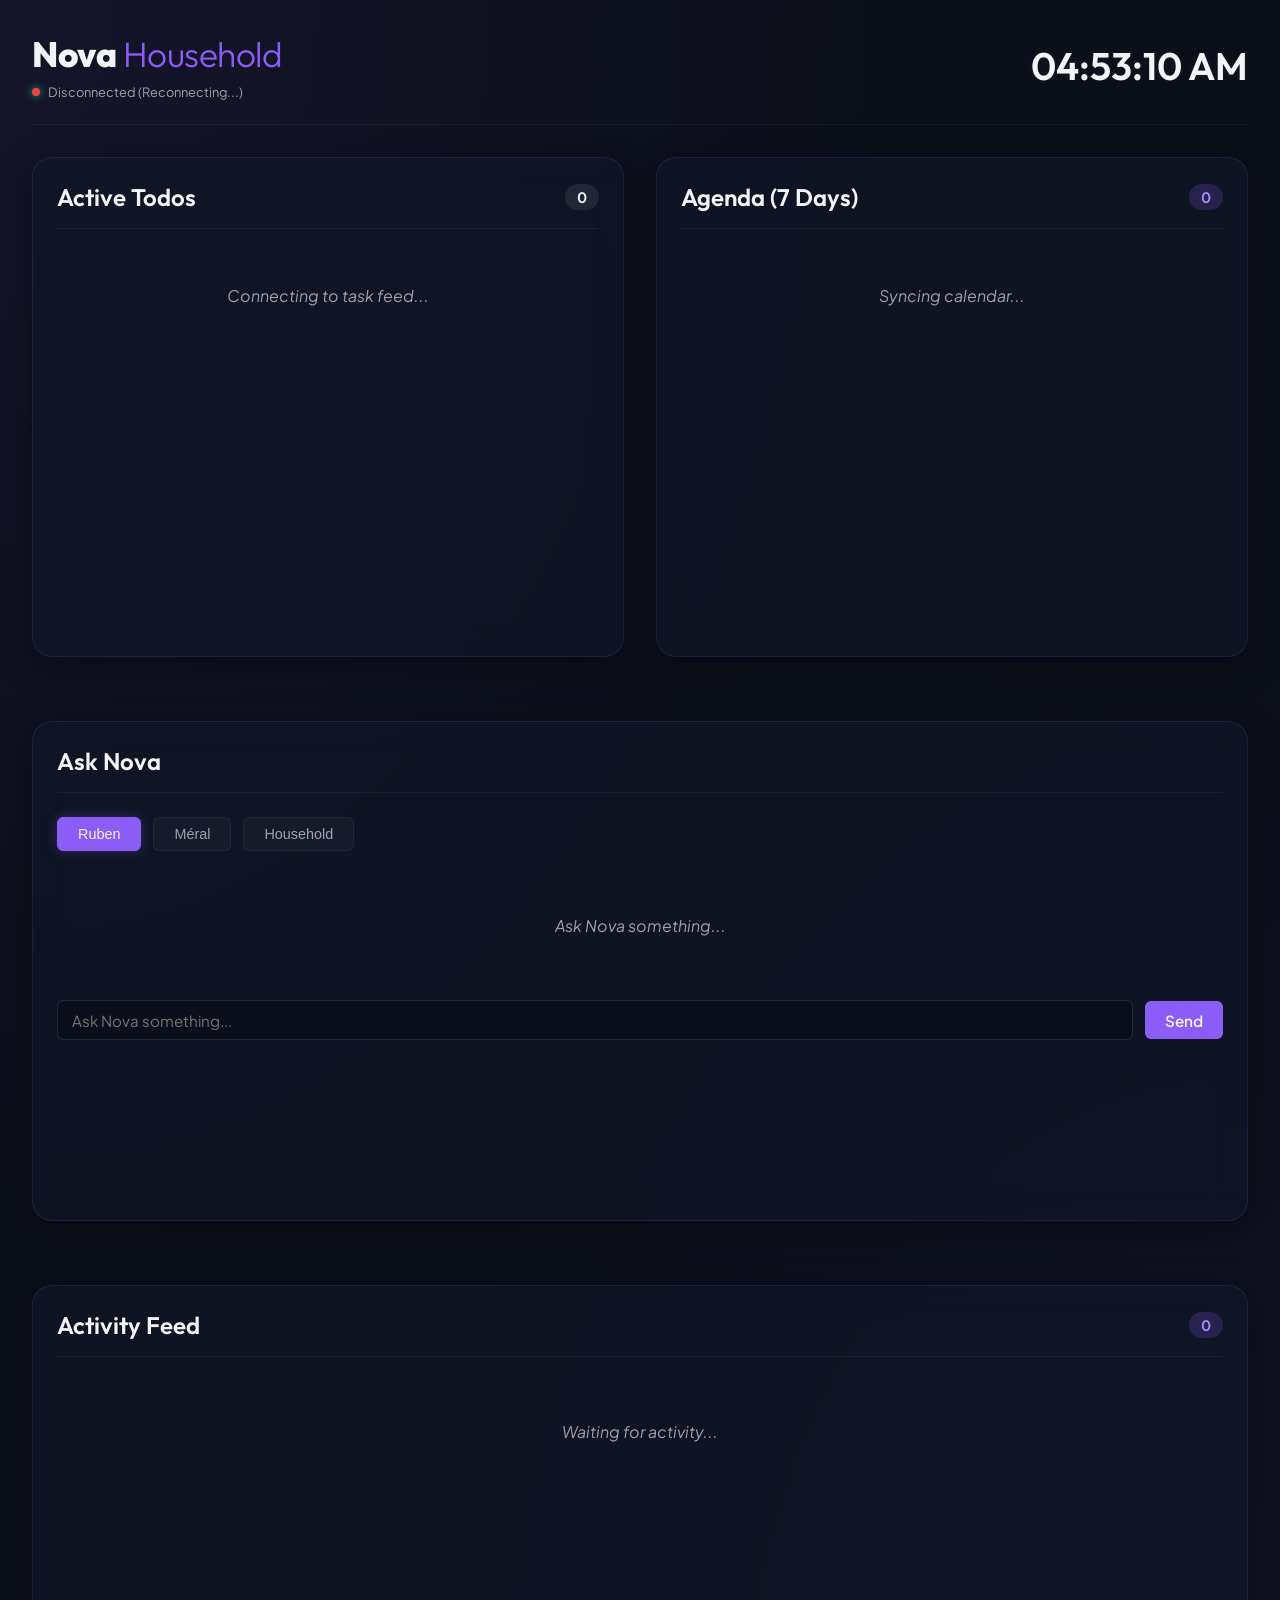
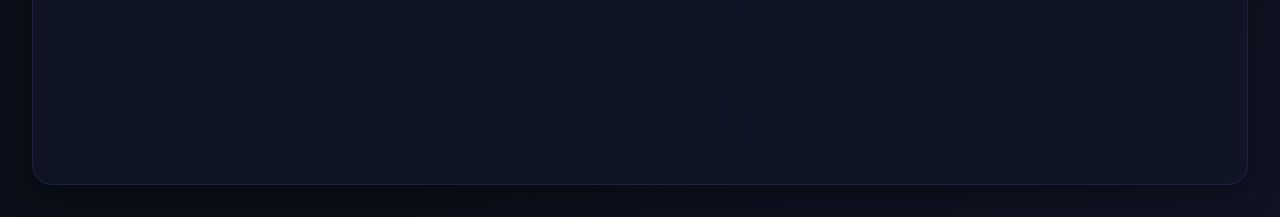
==== services/nova-core/static/index.html @ 479cb8d7 "feat: add settings modal triggered by new header cog icon" ====
<!DOCTYPE html>
<html lang="en">
<head>
    <meta charset="UTF-8">
    <meta name="viewport" content="width=device-width, initial-scale=1.0">
    <title>Nova Household Dashboard</title>
    <link rel="stylesheet" href="style.css">
    <link href="https://fonts.googleapis.com/css2?family=Outfit:wght@300;400;600;800&family=Plus+Jakarta+Sans:wght@300;400;500;700&display=swap" rel="stylesheet">
</head>
<body>
    <div class="dashboard-container">
        <header class="dashboard-header">
            <div class="logo-area">
                <h1>Nova <span>Household</span></h1>
                <div class="status-indicator">
                    <span class="pulse-dot"></span>
                    <span class="status-text">Live Connection</span>
                </div>
            </div>
            <div class="time-area" id="live-clock">--:--:--
                <button class="settings-cog-btn" id="btn-settings-cog" title="Identity & Settings">⚙</button>
            </div>
        </header>

        <main class="dashboard-grid">
            <!-- Left Side: Tasks -->
            <section class="dashboard-card glass-panel" id="tasks-panel">
                <div class="card-header">
                    <h2>Active Todos</h2>
                    <span class="badge" id="tasks-count">0</span>
                </div>
                <div class="assignee-groups" id="tasks-content">
                    <div class="placeholder-loader">Connecting to task feed...</div>
                </div>
            </section>

            <!-- Right Side: Calendar Events -->
            <section class="dashboard-card glass-panel" id="events-panel">
                <div class="card-header">
                    <h2>Agenda (7 Days)</h2>
                    <span class="badge badge-accent" id="events-count">0</span>
                </div>
                <div class="events-list" id="events-content">
                    <div class="placeholder-loader">Syncing calendar...</div>
                </div>
            </section>

            <!-- Preferences & Identity linking was here — moved to settings modal below -->
        </main>

        <!-- Settings Modal (opened via cog icon) -->
        <div id="settings-modal" class="modal-overlay hidden">
            <div class="modal-content settings-modal-content">
                <div class="modal-header">
                    <h3>Identity & Settings</h3>
                </div>
                <div class="settings-content">
                    <div class="settings-user-selector">
                        <button class="settings-tab active" data-user="Ruben">Ruben</button>
                        <button class="settings-tab" data-user="Meral">Méral</button>
                    </div>
                    <div class="settings-form-sections">
                        <div class="settings-form-group">
                            <h3>WhatsApp Number</h3>
                            <div class="status-container">
                                <span class="status-label">Linked Number:</span>
                                <span class="status-value" id="linked-number-val">Loading...</span>
                            </div>
                            <div class="input-row">
                                <button class="btn btn-primary" id="btn-open-link-modal">Link WhatsApp</button>
                            </div>
                        </div>

                        <div class="settings-form-group">
                            <h3>Telegram</h3>
                            <div class="status-container">
                                <span class="status-label">Status:</span>
                                <span class="status-value" id="telegram-status-val">Checking...</span>
                            </div>
                            <div class="input-row">
                                <button class="btn btn-primary" id="btn-open-telegram-modal">Link Telegram</button>
                            </div>
                        </div>

                        <div class="settings-form-group">
                            <h3>Briefing Schedules</h3>
                            <div class="schedule-row">
                                <label class="checkbox-container">
                                    <input type="checkbox" id="morning-enabled" />
                                    <span class="checkmark"></span>
                                    Morning Briefing
                                </label>
                                <input type="time" id="morning-time" value="07:00" />
                            </div>
                            <div class="schedule-row">
                                <label class="checkbox-container">
                                    <input type="checkbox" id="weekly-enabled" />
                                    <span class="checkmark"></span>
                                    Weekly Briefing
                                </label>
                                <select id="weekly-day">
                                    <option value="1">Monday</option>
                                    <option value="2">Tuesday</option>
                                    <option value="3">Wednesday</option>
                                    <option value="4">Thursday</option>
                                    <option value="5">Friday</option>
                                    <option value="6">Saturday</option>
                                    <option value="7">Sunday</option>
                                </select>
                                <input type="time" id="weekly-time" value="09:00" />
                            </div>
                            <div class="input-row">
                                <button class="btn btn-success" id="btn-save-settings">Save Briefing Settings</button>
                            </div>
                        </div>

                        <div class="settings-form-group">
                            <h3>Do Not Disturb</h3>
                            <div class="schedule-row">
                                <label class="checkbox-container">
                                    <input type="checkbox" id="dnd-enabled" />
                                    <span class="checkmark"></span>
                                    Enable DND
                                </label>
                            </div>
                            <div class="schedule-row">
                                <span class="status-label">Silence Start:</span>
                                <input type="time" id="dnd-start" value="22:00" />
                            </div>
                            <div class="schedule-row">
                                <span class="status-label">Silence End:</span>
                                <input type="time" id="dnd-end" value="07:00" />
                            </div>
                            <div class="input-row">
                                <button class="btn btn-success" id="btn-save-dnd">Save DND Settings</button>
                            </div>
                        </div>
                    </div>
                    <div class="settings-message" id="settings-msg"></div>
                    <div class="modal-actions">
                        <button class="btn btn-secondary" id="btn-settings-close">Close</button>
                    </div>
                </div>
            </div>
        </div>

        <!-- Chat: Phase 39 — Dashboard Chat Box -->
        <section class="dashboard-card glass-panel chat-panel" id="chat-panel">
            <div class="card-header">
                <h2>Ask Nova</h2>
            </div>
            <div class="chat-user-selector">
                <button class="chat-user-tab active" data-user="Ruben">Ruben</button>
                <button class="chat-user-tab" data-user="Meral">Méral</button>
                <button class="chat-user-tab" data-user="household">Household</button>
            </div>
            <div class="chat-reply-area" id="chat-reply-area">
                <div class="placeholder-loader" id="chat-empty">Ask Nova something...</div>
            </div>
            <div class="chat-input-row">
                <input type="text" id="chat-input" placeholder="Ask Nova something..." autocomplete="off" />
                <button class="btn btn-primary" id="chat-btn-send">Send</button>
            </div>
            <div class="chat-error hidden" id="chat-error"></div>
        </section>

        <!-- Activity Feed: Phase 36 — Write-Action Audit Trail -->
        <section class="dashboard-card glass-panel audit-panel" id="audit-panel" style="margin-top: 2rem;">
            <div class="card-header">
                <h2>Activity Feed</h2>
                <span class="badge badge-accent" id="audit-count">0</span>
            </div>
            <div class="audit-feed" id="audit-content">
                <div class="placeholder-loader">Waiting for activity...</div>
            </div>
        </section>

        <!-- WhatsApp Linking Modal -->
        <div id="link-modal" class="modal-overlay hidden">
            <div class="modal-content">
                <div class="modal-header">
                    <h3 id="modal-title">Link WhatsApp</h3>
                </div>
                <div id="modal-body">
                    <!-- State 1: Identity & Number Entry -->
                    <div id="modal-state-number">
                        <div class="modal-user-selector">
                            <button class="modal-user-tab active" data-user="Ruben">Ruben</button>
                            <button class="modal-user-tab" data-user="Meral">Méral</button>
                        </div>
                        <input type="text" id="modal-phone-input" placeholder="e.g. 31612345678" />
                        <div class="modal-actions">
                            <button class="btn btn-primary" id="modal-btn-send-code">Send Code</button>
                            <button class="btn btn-secondary" id="modal-btn-cancel">Cancel</button>
                        </div>
                        <div class="modal-error hidden" id="modal-error-msg"></div>
                    </div>
                    <!-- State 2: Code Entry -->
                    <div id="modal-state-code" class="hidden">
                        <p>Enter the 6-digit code sent to <strong id="modal-sent-to"></strong></p>
                        <input type="text" id="modal-code-input" placeholder="6-digit code" maxlength="6" />
                        <div class="modal-actions">
                            <button class="btn btn-success" id="modal-btn-verify">Verify &amp; Link</button>
                            <button class="btn btn-secondary" id="modal-btn-resend">Resend Code</button>
                        </div>
                        <div class="modal-error hidden" id="modal-code-error-msg"></div>
                    </div>
                    <!-- State 3: Result (Success / Error) -->
                    <div id="modal-state-result" class="hidden">
                        <p id="modal-result-msg"></p>
                        <div class="modal-actions">
                            <button class="btn btn-primary" id="modal-btn-retry">Try Again</button>
                            <button class="btn btn-secondary" id="modal-btn-close-result">Close</button>
                        </div>
                    </div>
                </div>
            </div>
        </div>

        <!-- Telegram Linking Modal -->
        <div id="link-telegram-modal" class="modal-overlay hidden">
            <div class="modal-content">
                <div class="modal-header">
                    <h3 id="telegram-modal-title">Link Telegram</h3>
                </div>
                <div id="telegram-modal-body">
                    <!-- State 1: Identity selection & send code -->
                    <div id="telegram-state-start">
                        <p>Send a verification code to your Telegram account.</p>
                        <div class="modal-user-selector">
                            <button class="modal-user-tab telegram-user-tab active" data-user="Ruben">Ruben</button>
                            <button class="modal-user-tab telegram-user-tab" data-user="Meral">Méral</button>
                        </div>
                        <div class="modal-actions">
                            <button class="btn btn-primary" id="telegram-btn-send-code">Send Code via Telegram</button>
                            <button class="btn btn-secondary" id="telegram-btn-cancel">Cancel</button>
                        </div>
                        <div class="modal-error hidden" id="telegram-error-msg"></div>
                    </div>
                    <!-- State 2: Code entry -->
                    <div id="telegram-state-code" class="hidden">
                        <p>A 6-digit code was sent to your Telegram account.</p>
                        <input type="text" id="telegram-code-input" placeholder="6-digit code" maxlength="6" />
                        <div class="modal-actions">
                            <button class="btn btn-success" id="telegram-btn-verify">Verify &amp; Link</button>
                            <button class="btn btn-secondary" id="telegram-btn-resend">Resend Code</button>
                        </div>
                        <div class="modal-error hidden" id="telegram-code-error-msg"></div>
                    </div>
                    <!-- State 3: Result -->
                    <div id="telegram-state-result" class="hidden">
                        <p id="telegram-result-msg"></p>
                        <div class="modal-actions">
                            <button class="btn btn-primary" id="telegram-btn-retry">Try Again</button>
                            <button class="btn btn-secondary" id="telegram-btn-close-result">Close</button>
                        </div>
                    </div>
                </div>
            </div>
        </div>
    </div>
    <script src="app.js"></script>
</body>
</html>
---- services/nova-core/static/style.css ----
:root {
    --bg-color: #0b0f19;
    --panel-bg: rgba(17, 24, 39, 0.7);
    --border-color: rgba(139, 92, 246, 0.15);
    --border-hover: rgba(139, 92, 246, 0.35);
    --text-primary: #f3f4f6;
    --text-secondary: #9ca3af;
    --accent-color: #8b5cf6;
    --accent-light: #a78bfa;
    --warning-color: #ef4444;
    --warning-bg: rgba(239, 68, 68, 0.15);
    --success-color: #10b981;
}

* {
    box-sizing: border-box;
    margin: 0;
    padding: 0;
}

body {
    background-color: var(--bg-color);
    background-image: 
        radial-gradient(at 0% 0%, rgba(139, 92, 246, 0.08) 0px, transparent 50%),
        radial-gradient(at 100% 100%, rgba(139, 92, 246, 0.05) 0px, transparent 50%);
    color: var(--text-primary);
    font-family: 'Plus Jakarta Sans', sans-serif;
    min-height: 100vh;
    overflow-x: hidden;
}

.dashboard-container {
    max-width: 1600px;
    margin: 0 auto;
    padding: 2rem;
    display: flex;
    flex-direction: column;
    gap: 2rem;
}

/* Header Styles */
.dashboard-header {
    display: flex;
    justify-content: space-between;
    align-items: center;
    border-bottom: 1px solid rgba(255, 255, 255, 0.05);
    padding-bottom: 1.5rem;
}

.logo-area h1 {
    font-family: 'Outfit', sans-serif;
    font-size: 2.2rem;
    font-weight: 800;
    letter-spacing: -0.5px;
}

.logo-area h1 span {
    color: var(--accent-color);
    font-weight: 300;
}

.status-indicator {
    display: inline-flex;
    align-items: center;
    gap: 0.5rem;
    margin-top: 0.5rem;
    font-size: 0.8rem;
    color: var(--text-secondary);
}

.pulse-dot {
    width: 8px;
    height: 8px;
    border-radius: 50%;
    background-color: var(--success-color);
    box-shadow: 0 0 8px var(--success-color);
    animation: pulse 2s infinite;
}

.time-area {
    font-family: 'Outfit', sans-serif;
    font-size: 2.4rem;
    font-weight: 600;
    color: var(--text-primary);
    text-shadow: 0 0 10px rgba(255, 255, 255, 0.05);
    display: flex;
    align-items: center;
    gap: 0.75rem;
}

.settings-cog-btn {
    background: none;
    border: none;
    font-size: 1.5rem;
    cursor: pointer;
    color: var(--text-secondary);
    padding: 0.25rem;
    border-radius: 6px;
    transition: color 0.2s, background 0.2s;
    line-height: 1;
}

.settings-cog-btn:hover {
    color: var(--accent-light);
    background: rgba(255, 255, 255, 0.05);
}

.settings-cog-btn:active {
    transform: scale(0.95);
}

.settings-modal-content {
    max-width: 600px;
    max-height: 85vh;
    overflow-y: auto;
}

/* Grid Layout */
.dashboard-grid {
    display: grid;
    grid-template-columns: 1fr 1fr;
    gap: 2rem;
}

@media (max-width: 1024px) {
    .dashboard-grid {
        grid-template-columns: 1fr;
    }
}

/* Panel Design */
.glass-panel {
    background: var(--panel-bg);
    backdrop-filter: blur(16px);
    -webkit-backdrop-filter: blur(16px);
    border: 1px solid var(--border-color);
    border-radius: 20px;
    box-shadow: 0 8px 32px 0 rgba(0, 0, 0, 0.37);
    transition: border-color 0.3s ease, box-shadow 0.3s ease;
}

.glass-panel:hover {
    border-color: var(--border-hover);
    box-shadow: 0 8px 32px 0 rgba(139, 92, 246, 0.1);
}

.dashboard-card {
    padding: 1.5rem;
    display: flex;
    flex-direction: column;
    gap: 1.5rem;
    min-height: 500px;
}

.card-header {
    display: flex;
    justify-content: space-between;
    align-items: center;
    border-bottom: 1px solid rgba(255, 255, 255, 0.05);
    padding-bottom: 1rem;
}

.card-header h2 {
    font-family: 'Outfit', sans-serif;
    font-size: 1.5rem;
    font-weight: 600;
}

.badge {
    background-color: rgba(255, 255, 255, 0.08);
    color: var(--text-primary);
    padding: 0.25rem 0.75rem;
    border-radius: 9999px;
    font-size: 0.9rem;
    font-weight: 700;
}

.badge-accent {
    background-color: rgba(139, 92, 246, 0.2);
    color: var(--accent-light);
}

/* Tasks Styles */
.assignee-groups {
    display: flex;
    flex-direction: column;
    gap: 1.5rem;
}

.assignee-section {
    background: rgba(255, 255, 255, 0.02);
    border-radius: 12px;
    padding: 1rem;
    border-left: 3px solid var(--accent-color);
}

.assignee-section.household {
    border-left-color: var(--text-secondary);
}

.assignee-name {
    font-size: 1.1rem;
    font-weight: 700;
    margin-bottom: 0.75rem;
    color: var(--accent-light);
}

.assignee-section.household .assignee-name {
    color: var(--text-secondary);
}

.todo-list {
    list-style: none;
    display: flex;
    flex-direction: column;
    gap: 0.5rem;
}

.todo-item {
    display: flex;
    justify-content: space-between;
    align-items: center;
    padding: 0.5rem 0;
    border-bottom: 1px solid rgba(255, 255, 255, 0.03);
    animation: fadeIn 0.3s ease-out;
}

.todo-title {
    font-size: 0.95rem;
    color: var(--text-primary);
}

.todo-due {
    font-size: 0.8rem;
    color: var(--text-secondary);
    padding: 0.15rem 0.5rem;
    border-radius: 4px;
    background: rgba(255, 255, 255, 0.05);
}

.todo-due.overdue {
    color: var(--warning-color);
    background: var(--warning-bg);
    border: 1px solid rgba(239, 68, 68, 0.3);
    font-weight: 600;
}

.todo-item.overdue-flag {
    border-left: 3px solid var(--warning-color);
    background: rgba(239, 68, 68, 0.05);
}
.badge-warning {
    background: var(--warning-color);
    color: #fff;
    padding: 0.15rem 0.5rem;
    border-radius: 4px;
    font-size: 0.7rem;
    font-weight: 600;
    text-transform: uppercase;
    margin-right: 0.5rem;
}

/* Calendar Styles */
.events-list {
    display: flex;
    flex-direction: column;
    gap: 1rem;
}

.event-item {
    display: flex;
    gap: 1rem;
    padding: 1rem;
    background: rgba(255, 255, 255, 0.02);
    border: 1px solid rgba(255, 255, 255, 0.05);
    border-radius: 12px;
    align-items: center;
    animation: fadeIn 0.3s ease-out;
}

.event-time-box {
    display: flex;
    flex-direction: column;
    align-items: center;
    justify-content: center;
    background: rgba(139, 92, 246, 0.1);
    color: var(--accent-light);
    border: 1px solid rgba(139, 92, 246, 0.2);
    border-radius: 8px;
    width: 60px;
    height: 60px;
    font-family: 'Outfit', sans-serif;
    font-weight: 700;
}

.event-day {
    font-size: 0.75rem;
    text-transform: uppercase;
}

.event-time {
    font-size: 1rem;
}

.event-details {
    display: flex;
    flex-direction: column;
    gap: 0.25rem;
}

.event-title {
    font-weight: 600;
    font-size: 1rem;
}

.event-meta {
    font-size: 0.8rem;
    color: var(--text-secondary);
}

/* Loader and Placeholders */
.placeholder-loader {
    text-align: center;
    color: var(--text-secondary);
    font-style: italic;
    padding: 2rem 0;
}

/* Keyframes */
@keyframes pulse {
    0% {
        box-shadow: 0 0 0 0 rgba(16, 185, 129, 0.7);
    }
    70% {
        box-shadow: 0 0 0 10px rgba(16, 185, 129, 0);
    }
    100% {
        box-shadow: 0 0 0 0 rgba(16, 185, 129, 0);
    }
}

@keyframes fadeIn {
    from {
        opacity: 0;
        transform: translateY(4px);
    }
    to {
        opacity: 1;
        transform: translateY(0);
    }
}

/* Preferences Settings Panel Styles */
.settings-panel {
    grid-column: span 2;
}

@media (max-width: 1024px) {
    .settings-panel {
        grid-column: span 1;
    }
}

.settings-content {
    display: flex;
    flex-direction: column;
    gap: 1.5rem;
    padding: 0.5rem 0;
}

.settings-user-selector {
    display: flex;
    gap: 0.75rem;
    border-bottom: 1px solid rgba(255, 255, 255, 0.05);
    padding-bottom: 0.75rem;
}

.settings-tab {
    background: rgba(255, 255, 255, 0.03);
    border: 1px solid rgba(255, 255, 255, 0.05);
    color: var(--text-secondary);
    padding: 0.5rem 1.25rem;
    border-radius: 6px;
    font-size: 0.9rem;
    font-weight: 500;
    cursor: pointer;
    transition: all 0.2s ease;
}

.settings-tab:hover {
    background: rgba(255, 255, 255, 0.08);
    color: var(--text-primary);
}

.settings-tab.active {
    background: var(--accent-color);
    border-color: var(--accent-color);
    color: var(--text-primary);
    box-shadow: 0 0 12px rgba(139, 92, 246, 0.3);
}

.settings-form-group {
    display: flex;
    flex-direction: column;
    gap: 1rem;
    max-width: 500px;
}

.status-container {
    display: flex;
    gap: 0.5rem;
    align-items: center;
    font-size: 0.95rem;
}

.status-label {
    color: var(--text-secondary);
}

.status-value {
    font-weight: 600;
    color: var(--accent-light);
}

.input-row {
    display: flex;
    gap: 0.75rem;
}

.input-row.hidden {
    display: none !important;
}

.input-row input {
    flex: 1;
    background: rgba(0, 0, 0, 0.2);
    border: 1px solid rgba(255, 255, 255, 0.1);
    border-radius: 6px;
    padding: 0.6rem 0.9rem;
    color: var(--text-primary);
    font-family: inherit;
    font-size: 0.95rem;
    outline: none;
    transition: border-color 0.2s;
}

.input-row input:focus {
    border-color: var(--accent-light);
}

.btn {
    border: none;
    border-radius: 6px;
    padding: 0.6rem 1.25rem;
    font-family: inherit;
    font-size: 0.95rem;
    font-weight: 600;
    cursor: pointer;
    transition: background-color 0.2s, transform 0.1s;
}

.btn:active {
    transform: scale(0.98);
}

.btn-primary {
    background: var(--accent-color);
    color: var(--text-primary);
}

.btn-primary:hover {
    background: var(--accent-light);
}

.btn-success {
    background: var(--success-color);
    color: var(--text-primary);
}

.btn-success:hover {
    background: #059669;
}

.btn-secondary {
    background: rgba(255, 255, 255, 0.08);
    border: 1px solid rgba(255, 255, 255, 0.1);
    color: var(--text-primary);
}

.btn-secondary:hover {
    background: rgba(255, 255, 255, 0.12);
}

.settings-message {
    padding: 0.6rem 0.9rem;
    border-radius: 6px;
    font-size: 0.9rem;
    display: none;
    animation: fadeIn 0.2s ease;
}

.settings-message.success {
    background: rgba(16, 185, 129, 0.15);
    border: 1px solid rgba(16, 185, 129, 0.3);
    color: var(--success-color);
}

.settings-message.error {
    background: var(--warning-bg);
    border: 1px solid rgba(239, 68, 68, 0.3);
    color: var(--warning-color);
}

.settings-form-sections {
    display: grid;
    grid-template-columns: 1.2fr 1fr 1fr;
    gap: 2rem;
}

@media (max-width: 1200px) {
    .settings-form-sections {
        grid-template-columns: 1fr;
    }
}

.settings-form-group h3 {
    font-size: 1.1rem;
    font-weight: 600;
    margin-bottom: 1rem;
    color: var(--text-primary);
    border-bottom: 1px solid rgba(255, 255, 255, 0.05);
    padding-bottom: 0.5rem;
}

.schedule-row {
    display: flex;
    align-items: center;
    justify-content: space-between;
    gap: 1rem;
    background: rgba(255, 255, 255, 0.02);
    border: 1px solid rgba(255, 255, 255, 0.05);
    border-radius: 6px;
    padding: 0.6rem 0.9rem;
}

.schedule-row select {
    background: rgba(0, 0, 0, 0.2);
    border: 1px solid rgba(255, 255, 255, 0.1);
    border-radius: 6px;
    padding: 0.4rem 0.6rem;
    color: var(--text-primary);
    outline: none;
    font-family: inherit;
    font-size: 0.9rem;
}

.schedule-row input[type="time"] {
    background: rgba(0, 0, 0, 0.2);
    border: 1px solid rgba(255, 255, 255, 0.1);
    border-radius: 6px;
    padding: 0.4rem 0.6rem;
    color: var(--text-primary);
    outline: none;
    font-family: inherit;
    font-size: 0.9rem;
    width: 100px;
}

.checkbox-container {
    display: flex;
    align-items: center;
    gap: 0.5rem;
    cursor: pointer;
    font-size: 0.95rem;
    color: var(--text-primary);
    user-select: none;
}

/* Modal Overlay Styles */
.modal-overlay {
    position: fixed;
    inset: 0;
    background: rgba(0, 0, 0, 0.6);
    display: flex;
    align-items: center;
    justify-content: center;
    z-index: 1000;
    backdrop-filter: blur(4px);
    -webkit-backdrop-filter: blur(4px);
    animation: fadeIn 0.2s ease;
}

.modal-overlay.hidden {
    display: none !important;
}

.modal-content {
    background: var(--panel-bg);
    border: 1px solid var(--border-color);
    border-radius: 20px;
    padding: 2rem;
    min-width: 380px;
    max-width: 460px;
    max-height: 90vh;
    overflow-y: auto;
    box-shadow: 0 16px 48px rgba(0, 0, 0, 0.4);
}

.modal-header h3 {
    font-family: 'Outfit', sans-serif;
    font-size: 1.4rem;
    font-weight: 600;
    margin-bottom: 1.5rem;
}

.modal-user-selector {
    display: flex;
    gap: 0.75rem;
    margin-bottom: 1.5rem;
}

.modal-user-tab {
    background: rgba(255, 255, 255, 0.03);
    border: 1px solid rgba(255, 255, 255, 0.05);
    color: var(--text-secondary);
    padding: 0.5rem 1.25rem;
    border-radius: 6px;
    font-size: 0.9rem;
    font-weight: 500;
    cursor: pointer;
    transition: all 0.2s ease;
}

.modal-user-tab:hover {
    background: rgba(255, 255, 255, 0.08);
    color: var(--text-primary);
}

.modal-user-tab.active {
    background: var(--accent-color);
    border-color: var(--accent-color);
    color: var(--text-primary);
}

.modal-actions {
    display: flex;
    gap: 0.75rem;
    margin-top: 1.25rem;
}

.modal-error {
    margin-top: 1rem;
    padding: 0.6rem 0.9rem;
    border-radius: 6px;
    font-size: 0.9rem;
    background: var(--warning-bg);
    border: 1px solid rgba(239, 68, 68, 0.3);
    color: var(--warning-color);
    animation: fadeIn 0.2s ease;
}

.modal-error.hidden {
    display: none;
}

.modal-result-success {
    font-size: 1.1rem;
    font-weight: 600;
    color: var(--success-color);
    padding: 1rem 0;
}

#modal-body input[type="text"] {
    width: 100%;
    background: rgba(0, 0, 0, 0.2);
    border: 1px solid rgba(255, 255, 255, 0.1);
    border-radius: 6px;
    padding: 0.6rem 0.9rem;
    color: var(--text-primary);
    font-family: inherit;
    font-size: 0.95rem;
    outline: none;
    transition: border-color 0.2s;
}

#modal-body input[type="text"]:focus {
    border-color: var(--accent-light);
}

#modal-state-code p {
    color: var(--text-secondary);
    margin-bottom: 1rem;
    font-size: 0.95rem;
}

#modal-state-code p strong {
    color: var(--text-primary);
}

/* Ensure hidden utility class works with modal states */
.hidden {
    display: none !important;
}

/* Activity Feed Styles */
.audit-panel {
    margin-top: 2rem;
    grid-column: span 2;
}

@media (max-width: 1024px) {
    .audit-panel {
        grid-column: span 1;
    }
}

.audit-feed {
    max-height: 400px;
    overflow-y: auto;
    padding: 0.5rem 0;
}

.audit-table {
    width: 100%;
    border-collapse: collapse;
    font-size: 0.9rem;
}

.audit-table thead th {
    text-align: left;
    padding: 0.5rem 0.75rem;
    color: var(--text-secondary);
    font-weight: 600;
    font-size: 0.8rem;
    text-transform: uppercase;
    letter-spacing: 0.05em;
    border-bottom: 1px solid rgba(255, 255, 255, 0.05);
    position: sticky;
    top: 0;
    background: var(--panel-bg);
    backdrop-filter: blur(16px);
}

.audit-table tbody tr {
    border-bottom: 1px solid rgba(255, 255, 255, 0.03);
    transition: background-color 0.15s ease;
    animation: fadeIn 0.2s ease-out;
}

.audit-table tbody tr:hover {
    background: rgba(255, 255, 255, 0.03);
}

.audit-table td {
    padding: 0.5rem 0.75rem;
    vertical-align: middle;
}

.audit-time {
    color: var(--text-secondary);
    font-size: 0.8rem;
    white-space: nowrap;
    font-family: monospace;
}

.audit-user {
    font-weight: 600;
    color: var(--accent-light);
}

.audit-action {
    color: var(--text-primary);
}

.audit-status {
    text-align: right;
    white-space: nowrap;
}

.status-completed {
    color: var(--success-color);
    font-weight: 600;
    font-size: 0.8rem;
}

.status-denied {
    color: var(--warning-color);
    font-weight: 600;
    font-size: 0.8rem;
}

/* Scrollbar styling for audit feed */
.audit-feed::-webkit-scrollbar {
    width: 4px;
}

.audit-feed::-webkit-scrollbar-track {
    background: transparent;
}

.audit-feed::-webkit-scrollbar-thumb {
    background: rgba(255, 255, 255, 0.1);
    border-radius: 2px;
}

/* Chat Panel Styles (Phase 39) */
.chat-panel {
    grid-column: span 2;
    margin-top: 2rem;
}

@media (max-width: 1024px) {
    .chat-panel {
        grid-column: span 1;
    }
}

.chat-user-selector {
    display: flex;
    gap: 0.75rem;
}

.chat-user-tab {
    background: rgba(255, 255, 255, 0.03);
    border: 1px solid rgba(255, 255, 255, 0.05);
    color: var(--text-secondary);
    padding: 0.5rem 1.25rem;
    border-radius: 6px;
    font-size: 0.9rem;
    font-weight: 500;
    cursor: pointer;
    transition: all 0.2s ease;
}

.chat-user-tab:hover {
    background: rgba(255, 255, 255, 0.08);
    color: var(--text-primary);
}

.chat-user-tab.active {
    background: var(--accent-color);
    border-color: var(--accent-color);
    color: var(--text-primary);
    box-shadow: 0 0 12px rgba(139, 92, 246, 0.3);
}

.chat-reply-area {
    max-height: 200px;
    overflow-y: auto;
    display: flex;
    flex-direction: column;
    gap: 0.75rem;
    padding: 0.5rem 0;
}

.chat-message {
    display: flex;
    flex-direction: column;
    gap: 0.25rem;
    padding: 0.75rem 1rem;
    border-radius: 12px;
    max-width: 85%;
    animation: fadeIn 0.3s ease-out;
}

.chat-message.user {
    align-self: flex-end;
    background: rgba(139, 92, 246, 0.15);
    border: 1px solid rgba(139, 92, 246, 0.2);
}

.chat-message.nova {
    align-self: flex-start;
    background: rgba(255, 255, 255, 0.05);
    border: 1px solid rgba(255, 255, 255, 0.08);
}

.chat-message-label {
    font-size: 0.75rem;
    font-weight: 600;
    color: var(--text-secondary);
    text-transform: uppercase;
    letter-spacing: 0.05em;
}

.chat-message.user .chat-message-label {
    color: var(--accent-light);
}

.chat-message-text {
    font-size: 0.95rem;
    line-height: 1.5;
    color: var(--text-primary);
}

.chat-input-row {
    display: flex;
    gap: 0.75rem;
    align-items: center;
}

.chat-input-row input {
    flex: 1;
    background: rgba(0, 0, 0, 0.2);
    border: 1px solid rgba(255, 255, 255, 0.1);
    border-radius: 6px;
    padding: 0.6rem 0.9rem;
    color: var(--text-primary);
    font-family: inherit;
    font-size: 0.95rem;
    outline: none;
    transition: border-color 0.2s;
}

.chat-input-row input:focus {
    border-color: var(--accent-light);
}

.chat-input-row input:disabled {
    opacity: 0.5;
    cursor: not-allowed;
}

.chat-loading {
    text-align: center;
    color: var(--text-secondary);
    font-style: italic;
    padding: 1rem 0;
    animation: pulse 1.5s ease-in-out infinite;
}

.chat-error {
    padding: 0.6rem 0.9rem;
    border-radius: 6px;
    font-size: 0.9rem;
    background: var(--warning-bg);
    border: 1px solid rgba(239, 68, 68, 0.3);
    color: var(--warning-color);
    animation: fadeIn 0.2s ease;
}

.chat-error.hidden {
    display: none;
}

/* Scrollbar for chat reply area */
.chat-reply-area::-webkit-scrollbar {
    width: 4px;
}

.chat-reply-area::-webkit-scrollbar-track {
    background: transparent;
}

.chat-reply-area::-webkit-scrollbar-thumb {
    background: rgba(255, 255, 255, 0.1);
    border-radius: 2px;
}
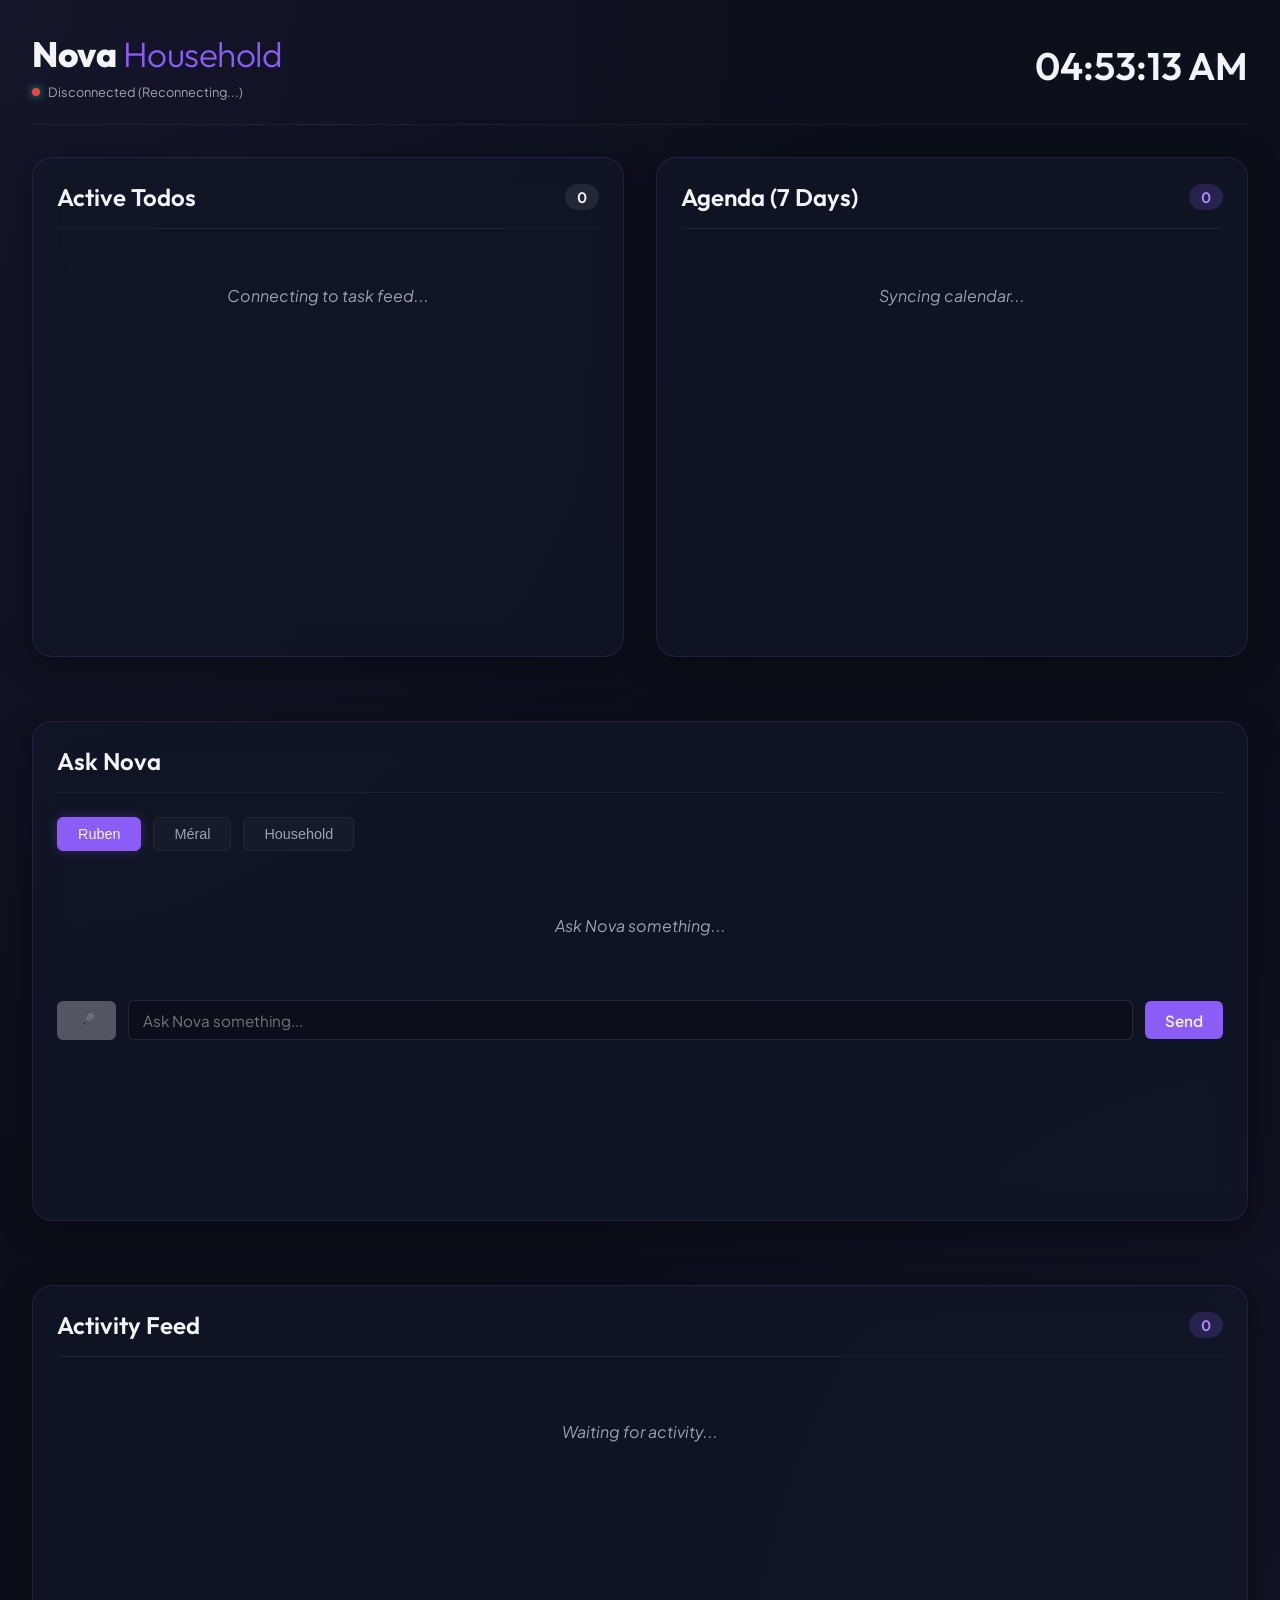
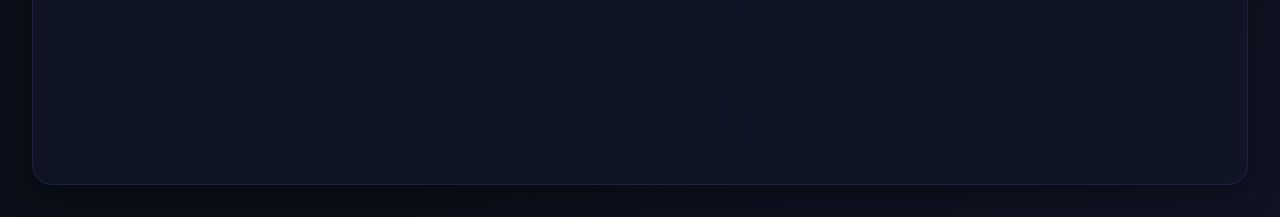
==== commit 43557ff5: "feat(quick-voice-input-01): add mic button to chat input row - Add #chat-btn-mic button before text " ====
--- a/services/nova-core/static/index.html
+++ b/services/nova-core/static/index.html
@@ -158,6 +158,7 @@
                 <div class="placeholder-loader" id="chat-empty">Ask Nova something...</div>
             </div>
             <div class="chat-input-row">
+                <button class="btn btn-mic" id="chat-btn-mic" type="button" title="Hold to speak" aria-label="Hold to speak to Nova" disabled>🎤</button>
                 <input type="text" id="chat-input" placeholder="Ask Nova something..." autocomplete="off" />
                 <button class="btn btn-primary" id="chat-btn-send">Send</button>
             </div>
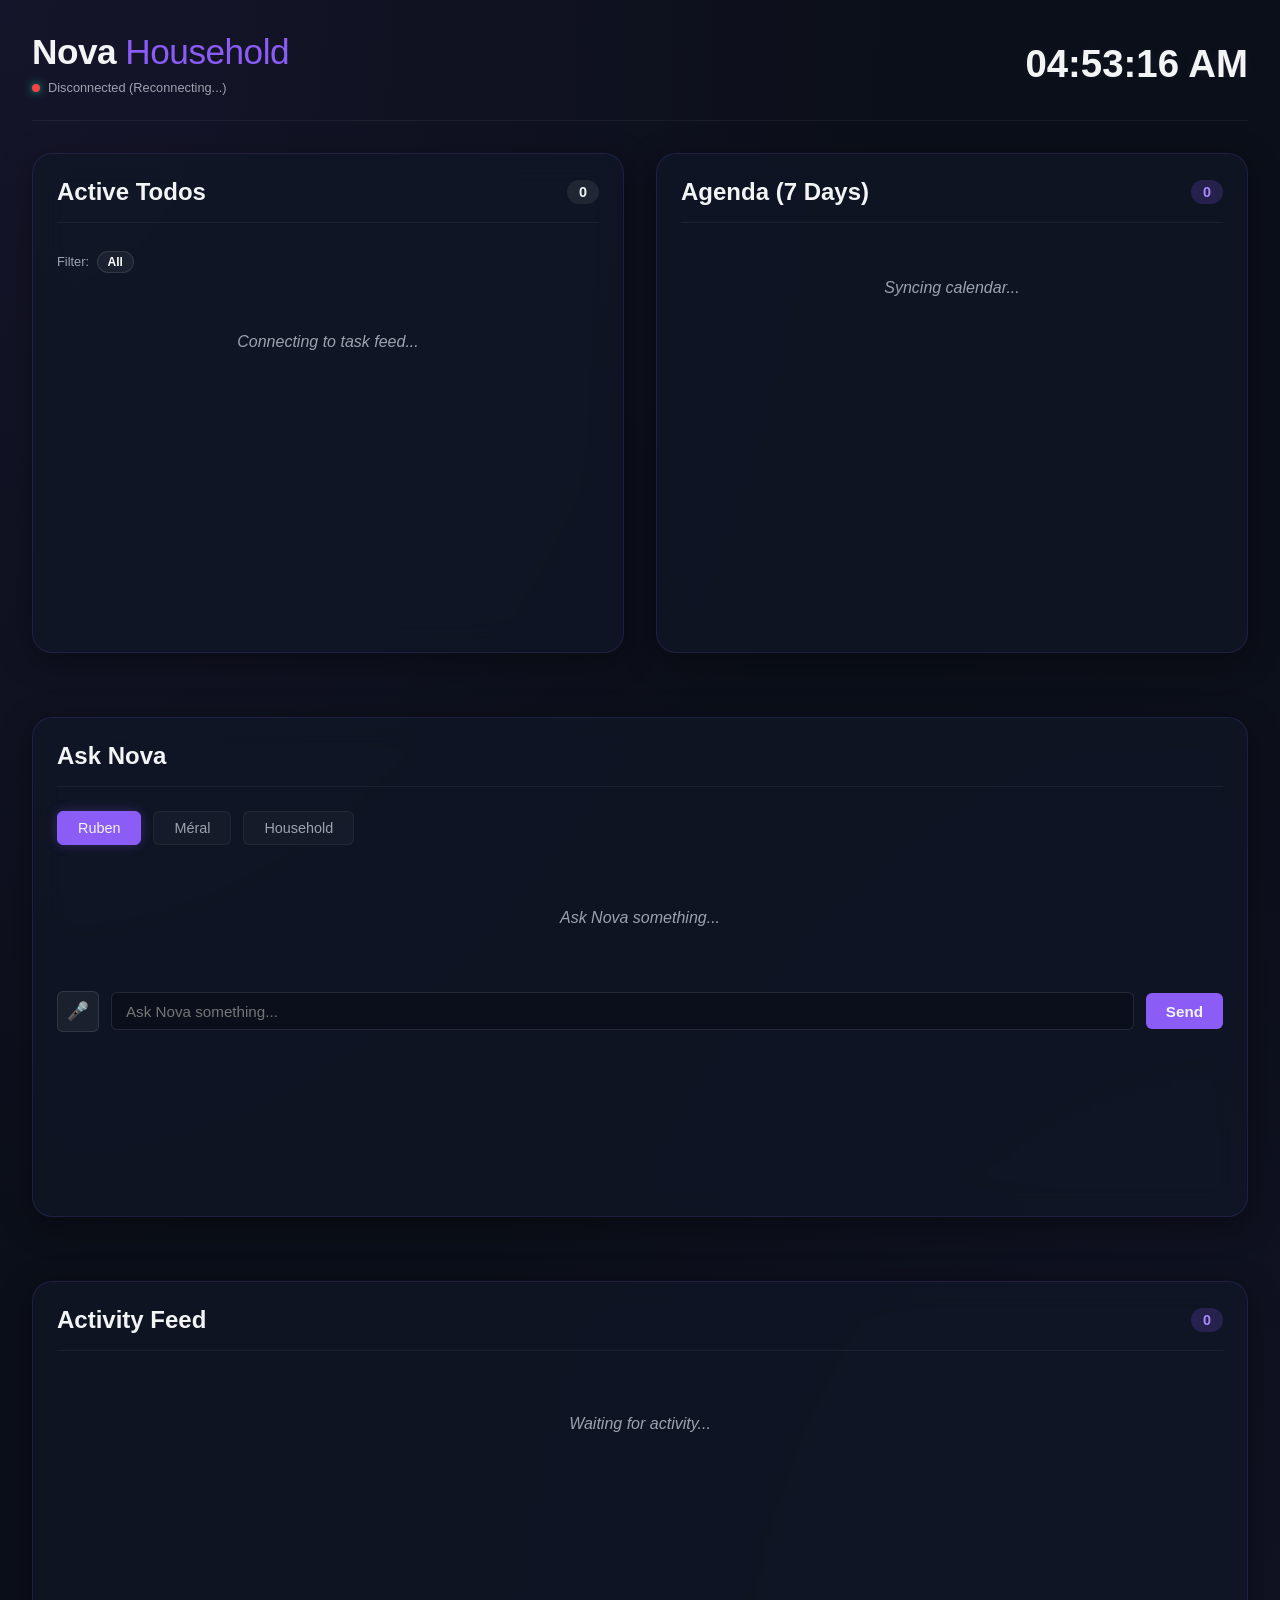
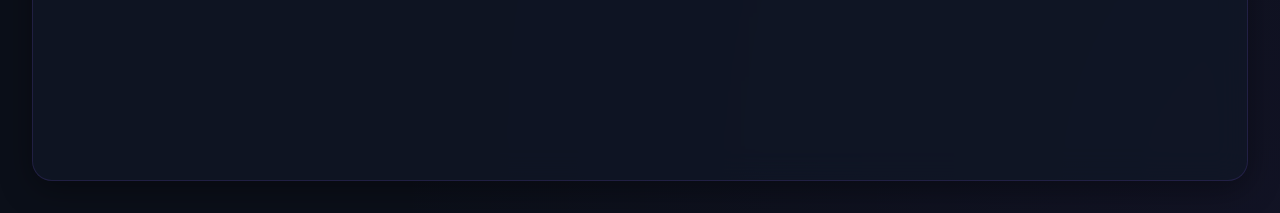
==== commit 788dbbfa: "feat: complete household planning milestone — phases 38-47 Phase 38: subdomain and email (IMAP/SMTP)" ====
--- a/services/nova-core/static/index.html
+++ b/services/nova-core/static/index.html
@@ -29,10 +29,28 @@
                     <h2>Active Todos</h2>
                     <span class="badge" id="tasks-count">0</span>
                 </div>
+                <div class="label-filter-bar" id="label-filter-bar">
+                    <span class="label-filter-label">Filter:</span>
+                    <button class="label-filter-pill active" data-label="">All</button>
+                    <div id="label-filter-dynamic" class="label-filter-dynamic"></div>
+                </div>
                 <div class="assignee-groups" id="tasks-content">
                     <div class="placeholder-loader">Connecting to task feed...</div>
                 </div>
             </section>
+
+            <!-- Slide-out task detail panel -->
+            <div id="task-detail-overlay" class="task-detail-overlay hidden">
+                <div class="task-detail-panel">
+                    <div class="task-detail-header">
+                        <h3 id="task-detail-title">Task Detail</h3>
+                        <button class="task-detail-close" id="task-detail-close">&times;</button>
+                    </div>
+                    <div class="task-detail-body" id="task-detail-body">
+                        <div class="placeholder-loader">Loading...</div>
+                    </div>
+                </div>
+            </div>
 
             <!-- Right Side: Calendar Events -->
             <section class="dashboard-card glass-panel" id="events-panel">
--- a/services/nova-core/static/style.css
+++ b/services/nova-core/static/style.css
@@ -24,7 +24,7 @@
         radial-gradient(at 0% 0%, rgba(139, 92, 246, 0.08) 0px, transparent 50%),
         radial-gradient(at 100% 100%, rgba(139, 92, 246, 0.05) 0px, transparent 50%);
     color: var(--text-primary);
-    font-family: 'Plus Jakarta Sans', sans-serif;
+    font-family: -apple-system, BlinkMacSystemFont, 'Segoe UI', Roboto, sans-serif;
     min-height: 100vh;
     overflow-x: hidden;
 }
@@ -48,7 +48,7 @@
 }
 
 .logo-area h1 {
-    font-family: 'Outfit', sans-serif;
+    font-family: -apple-system, BlinkMacSystemFont, 'Segoe UI', Roboto, sans-serif;
     font-size: 2.2rem;
     font-weight: 800;
     letter-spacing: -0.5px;
@@ -78,7 +78,7 @@
 }
 
 .time-area {
-    font-family: 'Outfit', sans-serif;
+    font-family: -apple-system, BlinkMacSystemFont, 'Segoe UI', Roboto, sans-serif;
     font-size: 2.4rem;
     font-weight: 600;
     color: var(--text-primary);
@@ -161,7 +161,7 @@
 }
 
 .card-header h2 {
-    font-family: 'Outfit', sans-serif;
+    font-family: -apple-system, BlinkMacSystemFont, 'Segoe UI', Roboto, sans-serif;
     font-size: 1.5rem;
     font-weight: 600;
 }
@@ -289,7 +289,7 @@
     border-radius: 8px;
     width: 60px;
     height: 60px;
-    font-family: 'Outfit', sans-serif;
+    font-family: -apple-system, BlinkMacSystemFont, 'Segoe UI', Roboto, sans-serif;
     font-weight: 700;
 }
 
@@ -607,7 +607,7 @@
 }
 
 .modal-header h3 {
-    font-family: 'Outfit', sans-serif;
+    font-family: -apple-system, BlinkMacSystemFont, 'Segoe UI', Roboto, sans-serif;
     font-size: 1.4rem;
     font-weight: 600;
     margin-bottom: 1.5rem;
@@ -943,6 +943,40 @@
     display: none;
 }
 
+/* Voice input mic button (quick task) */
+.chat-input-row .btn-mic {
+    width: 2.6rem;
+    height: 2.6rem;
+    padding: 0;
+    font-size: 1.1rem;
+    display: inline-flex;
+    align-items: center;
+    justify-content: center;
+    background: rgba(255, 255, 255, 0.05);
+    border: 1px solid rgba(255, 255, 255, 0.1);
+    border-radius: 6px;
+    color: var(--text-primary);
+    cursor: pointer;
+    transition: background-color 0.15s, transform 0.1s;
+}
+
+.chat-input-row .btn-mic:hover:not(:disabled) {
+    background: rgba(139, 92, 246, 0.15);
+    border-color: var(--border-hover);
+}
+
+.chat-input-row .btn-mic:disabled {
+    opacity: 0.4;
+    cursor: not-allowed;
+}
+
+.chat-input-row .btn-mic.recording {
+    background: var(--warning-color);
+    border-color: var(--warning-color);
+    color: #fff;
+    animation: pulse 1s ease-in-out infinite;
+}
+
 /* Scrollbar for chat reply area */
 .chat-reply-area::-webkit-scrollbar {
     width: 4px;
@@ -957,4 +991,678 @@
     border-radius: 2px;
 }
 
-
+/* --- Phase 45: Task Intelligence --- */
+
+/* Label Filter Bar */
+.label-filter-bar {
+    display: flex;
+    align-items: center;
+    gap: 0.5rem;
+    flex-wrap: wrap;
+    padding: 0.25rem 0;
+}
+
+.label-filter-label {
+    font-size: 0.8rem;
+    color: var(--text-secondary);
+    font-weight: 500;
+    white-space: nowrap;
+}
+
+.label-filter-dynamic {
+    display: flex;
+    gap: 0.4rem;
+    flex-wrap: wrap;
+}
+
+.label-filter-pill {
+    font-size: 0.75rem;
+    padding: 0.2rem 0.6rem;
+    border-radius: 9999px;
+    background: rgba(255, 255, 255, 0.05);
+    border: 1px solid rgba(255, 255, 255, 0.1);
+    color: var(--text-secondary);
+    cursor: pointer;
+    transition: all 0.2s ease;
+    font-family: inherit;
+}
+
+.label-filter-pill:hover {
+    background: rgba(255, 255, 255, 0.1);
+    color: var(--text-primary);
+}
+
+.label-filter-pill.active {
+    color: #fff;
+    font-weight: 600;
+}
+
+/* Task Label Pills */
+.task-label-pills {
+    display: inline-flex;
+    gap: 0.3rem;
+    flex-wrap: wrap;
+    align-items: center;
+}
+
+.task-label-pill {
+    font-size: 0.7rem;
+    padding: 0.1rem 0.45rem;
+    border-radius: 4px;
+    border: 1px solid;
+    font-weight: 500;
+    white-space: nowrap;
+}
+
+/* Planning State Dot */
+.planning-dot {
+    display: inline-block;
+    width: 8px;
+    height: 8px;
+    border-radius: 50%;
+    margin-right: 0.4rem;
+    flex-shrink: 0;
+    box-shadow: 0 0 4px currentColor;
+}
+
+/* Blocker Icon */
+.blocker-icon {
+    font-size: 0.85rem;
+    margin-left: 0.25rem;
+    opacity: 0.8;
+    cursor: help;
+}
+
+/* Notes Badge */
+.notes-badge {
+    font-size: 0.7rem;
+    padding: 0.1rem 0.4rem;
+    border-radius: 4px;
+    background: rgba(139, 92, 246, 0.15);
+    color: var(--accent-light);
+    margin-left: 0.3rem;
+    white-space: nowrap;
+}
+
+/* Template Badge */
+.template-badge {
+    font-size: 0.7rem;
+    padding: 0.1rem 0.4rem;
+    border-radius: 4px;
+    background: rgba(245, 158, 11, 0.15);
+    color: #f59e0b;
+    margin-left: 0.4rem;
+    white-space: nowrap;
+    font-weight: 500;
+}
+
+/* Enhanced Task Item layout */
+.todo-main {
+    display: flex;
+    flex-direction: column;
+    gap: 0.3rem;
+    flex: 1;
+    min-width: 0;
+}
+
+.todo-title-row {
+    display: flex;
+    align-items: center;
+    flex-wrap: wrap;
+}
+
+.todo-meta-row {
+    display: flex;
+    align-items: center;
+    gap: 0.3rem;
+    flex-wrap: wrap;
+}
+
+.todo-actions {
+    display: flex;
+    align-items: center;
+    gap: 0.5rem;
+    flex-shrink: 0;
+}
+
+.todo-item {
+    cursor: pointer;
+}
+
+.todo-item:hover {
+    background: rgba(139, 92, 246, 0.05);
+}
+
+/* Inline Reassign Button */
+.inline-reassign-btn {
+    font-size: 0.7rem;
+    padding: 0.1rem 0.4rem;
+    border-radius: 4px;
+    background: rgba(255, 255, 255, 0.05);
+    border: 1px solid rgba(255, 255, 255, 0.1);
+    color: var(--text-secondary);
+    cursor: pointer;
+    transition: all 0.2s;
+    font-family: inherit;
+    margin-left: 0.5rem;
+}
+
+.inline-reassign-btn:hover {
+    color: var(--accent-light);
+    border-color: var(--accent-color);
+}
+
+/* Task Detail Overlay / Slide-out Panel */
+.task-detail-overlay {
+    position: fixed;
+    inset: 0;
+    background: rgba(0, 0, 0, 0.4);
+    z-index: 900;
+    display: flex;
+    justify-content: flex-end;
+    animation: fadeIn 0.2s ease;
+    backdrop-filter: blur(2px);
+}
+
+.task-detail-overlay.hidden {
+    display: none !important;
+}
+
+.task-detail-panel {
+    width: 480px;
+    max-width: 90vw;
+    max-height: 100vh;
+    overflow-y: auto;
+    background: var(--panel-bg);
+    backdrop-filter: blur(16px);
+    border-left: 1px solid var(--border-color);
+    box-shadow: -8px 0 32px rgba(0, 0, 0, 0.4);
+    padding: 1.5rem;
+    animation: slideInRight 0.3s ease-out;
+}
+
+@keyframes slideInRight {
+    from { transform: translateX(100%); }
+    to { transform: translateX(0); }
+}
+
+.task-detail-header {
+    display: flex;
+    justify-content: space-between;
+    align-items: flex-start;
+    margin-bottom: 1.5rem;
+    padding-bottom: 1rem;
+    border-bottom: 1px solid rgba(255, 255, 255, 0.05);
+}
+
+.task-detail-header h3 {
+    font-size: 1.3rem;
+    font-weight: 600;
+    color: var(--text-primary);
+    flex: 1;
+    line-height: 1.4;
+}
+
+.task-detail-close {
+    background: none;
+    border: none;
+    font-size: 1.5rem;
+    color: var(--text-secondary);
+    cursor: pointer;
+    padding: 0.25rem;
+    line-height: 1;
+    transition: color 0.2s;
+}
+
+.task-detail-close:hover {
+    color: var(--text-primary);
+}
+
+.task-detail-body {
+    display: flex;
+    flex-direction: column;
+    gap: 0.75rem;
+}
+
+.detail-field {
+    display: flex;
+    justify-content: space-between;
+    align-items: baseline;
+    padding: 0.4rem 0;
+    border-bottom: 1px solid rgba(255, 255, 255, 0.03);
+    gap: 1rem;
+}
+
+.detail-label {
+    font-size: 0.8rem;
+    color: var(--text-secondary);
+    font-weight: 500;
+    white-space: nowrap;
+    min-width: 100px;
+}
+
+.detail-value {
+    font-size: 0.9rem;
+    color: var(--text-primary);
+    text-align: right;
+    word-break: break-word;
+}
+
+.detail-value.priority-high {
+    color: #ef4444;
+    font-weight: 600;
+}
+
+.detail-value.priority-low {
+    color: var(--text-secondary);
+}
+
+/* Template source navigation */
+.template-source {
+    color: var(--accent-light);
+    cursor: pointer;
+    text-decoration: underline;
+    text-decoration-style: dotted;
+}
+
+.template-source:hover {
+    color: var(--accent-color);
+}
+
+/* Blocker list in detail */
+.blocker-list {
+    display: flex;
+    flex-direction: column;
+    gap: 0.25rem;
+    align-items: flex-end;
+}
+
+.blocker-item {
+    cursor: pointer;
+    color: var(--accent-light);
+    font-size: 0.85rem;
+    transition: color 0.2s;
+}
+
+.blocker-item:hover {
+    color: var(--accent-color);
+    text-decoration: underline;
+}
+
+/* Detail notes section */
+.detail-notes-section {
+    margin-top: 1rem;
+    padding-top: 1rem;
+    border-top: 1px solid rgba(255, 255, 255, 0.05);
+}
+
+.detail-section-title {
+    font-size: 1rem;
+    font-weight: 600;
+    color: var(--text-primary);
+    margin-bottom: 0.75rem;
+}
+
+.detail-empty {
+    font-size: 0.85rem;
+    color: var(--text-secondary);
+    font-style: italic;
+}
+
+.detail-notes-list {
+    display: flex;
+    flex-direction: column;
+    gap: 0.75rem;
+}
+
+.detail-note-item {
+    background: rgba(255, 255, 255, 0.02);
+    border: 1px solid rgba(255, 255, 255, 0.05);
+    border-radius: 8px;
+    padding: 0.6rem 0.8rem;
+}
+
+.detail-note-meta {
+    font-size: 0.75rem;
+    color: var(--text-secondary);
+    margin-bottom: 0.3rem;
+    display: block;
+}
+
+.detail-note-content {
+    font-size: 0.9rem;
+    color: var(--text-primary);
+    line-height: 1.5;
+}
+
+/* Priority dot on detail panel */
+.detail-value .priority-indicator {
+    display: inline-block;
+    width: 8px;
+    height: 8px;
+    border-radius: 50%;
+    margin-right: 0.3rem;
+}
+
+/* --- End Phase 45 --- */
+
+/* Phase 40 — Admin panel styles (append-only block, do not modify above) */
+.admin-service-grid {
+    display: grid;
+    grid-template-columns: repeat(3, 1fr);
+    gap: 1rem;
+}
+
+@media (max-width: 1200px) {
+    .admin-service-grid {
+        grid-template-columns: repeat(2, 1fr);
+    }
+}
+
+@media (max-width: 800px) {
+    .admin-service-grid {
+        grid-template-columns: 1fr;
+    }
+}
+
+.admin-service-cell {
+    background: rgba(255, 255, 255, 0.02);
+    border: 1px solid rgba(255, 255, 255, 0.05);
+    border-radius: 12px;
+    padding: 1rem;
+    display: flex;
+    flex-direction: column;
+    gap: 0.25rem;
+}
+
+.admin-service-name {
+    font-size: 0.95rem;
+    font-weight: 600;
+}
+
+.admin-service-status {
+    font-size: 0.8rem;
+    font-weight: 600;
+    line-height: 1.3;
+}
+
+.admin-service-status.ok {
+    color: var(--success-color);
+}
+
+.admin-service-status.down {
+    color: var(--warning-color);
+}
+
+.admin-service-detail {
+    font-size: 0.8rem;
+    color: var(--text-secondary);
+    line-height: 1.3;
+}
+
+.admin-service-cell[data-status="ok"] .pulse-dot {
+    background: var(--success-color);
+    animation: pulse 2s ease-in-out infinite;
+}
+
+.admin-service-cell[data-status="down"] .pulse-dot {
+    background: var(--warning-color);
+    animation: none;
+}
+
+.admin-channel-grid {
+    display: grid;
+    grid-template-columns: repeat(2, 1fr);
+    gap: 1rem;
+}
+
+.admin-channel-cell {
+    background: rgba(255, 255, 255, 0.02);
+    border: 1px solid rgba(255, 255, 255, 0.05);
+    border-left: 3px solid var(--accent-color);
+    border-radius: 12px;
+    padding: 1rem;
+    display: flex;
+    flex-direction: column;
+    gap: 0.5rem;
+}
+
+.admin-channel-cell.unlinked {
+    border-left-color: var(--text-secondary);
+}
+
+.admin-channel-status {
+    font-size: 0.95rem;
+}
+
+.admin-channel-status .status-value {
+    color: var(--text-secondary);
+}
+
+.admin-channel-cell.linked .admin-channel-status .status-value {
+    color: var(--success-color);
+}
+
+.chat-user-tabs {
+    display: flex;
+    gap: 0.75rem;
+}
+
+/* Phase 41 — Admin model management styles */
+
+/* Single-column layout for admin page (D-16) */
+.admin-model-layout {
+    grid-template-columns: 1fr !important;
+}
+
+.admin-model-layout .audit-panel {
+    grid-column: 1 !important;
+}
+
+/* Model selector row in Ollama card (D-01, D-02) */
+.model-selector-row {
+    display: flex;
+    gap: 0.5rem;
+    align-items: center;
+    margin-top: 0.5rem;
+}
+
+.model-select {
+    flex: 1;
+    background: rgba(0, 0, 0, 0.2);
+    border: 1px solid rgba(255, 255, 255, 0.1);
+    border-radius: 6px;
+    padding: 0.4rem 0.6rem;
+    color: var(--text-primary);
+    font-family: inherit;
+    font-size: 0.85rem;
+    outline: none;
+    cursor: pointer;
+}
+
+.model-select:focus {
+    border-color: var(--accent-light);
+}
+
+.btn-small {
+    padding: 0.3rem 0.7rem;
+    font-size: 0.8rem;
+    border-radius: 6px;
+    white-space: nowrap;
+}
+
+/* Delete buttons area (D-13) */
+.model-delete-area {
+    display: flex;
+    flex-wrap: wrap;
+    gap: 0.3rem;
+    margin-top: 0.4rem;
+}
+
+.model-delete-btn {
+    background: rgba(239, 68, 68, 0.15);
+    border: 1px solid rgba(239, 68, 68, 0.3);
+    color: #f87171;
+    font-size: 0.75rem;
+    padding: 0.2rem 0.5rem;
+    border-radius: 4px;
+    cursor: pointer;
+}
+
+.model-delete-btn:hover:not(:disabled) {
+    background: rgba(239, 68, 68, 0.25);
+}
+
+.model-delete-btn:disabled {
+    opacity: 0.4;
+    cursor: not-allowed;
+}
+
+/* Amber pulse-dot for model loading (D-07) */
+.admin-service-cell[data-status="loading"] .pulse-dot {
+    background: #f59e0b !important;
+    box-shadow: 0 0 8px #f59e0b;
+    animation: pulse 1s ease-in-out infinite;
+}
+
+.admin-service-status.loading {
+    color: #f59e0b;
+}
+
+/* Model store card (D-09, D-10) */
+.model-store-content {
+    display: flex;
+    flex-direction: column;
+    gap: 1rem;
+}
+
+.model-store-intro {
+    font-size: 0.9rem;
+    color: var(--text-secondary);
+    margin: 0;
+}
+
+.model-list {
+    display: flex;
+    flex-direction: column;
+    gap: 0.4rem;
+}
+
+.model-item {
+    display: flex;
+    align-items: center;
+    justify-content: space-between;
+    padding: 0.5rem 0.8rem;
+    background: rgba(255, 255, 255, 0.02);
+    border: 1px solid rgba(255, 255, 255, 0.05);
+    border-radius: 8px;
+    gap: 0.5rem;
+}
+
+.model-item-name {
+    font-size: 0.9rem;
+    font-weight: 500;
+    flex: 1;
+}
+
+.model-item-meta {
+    font-size: 0.75rem;
+    color: var(--text-secondary);
+    margin-right: 0.5rem;
+}
+
+.model-custom-input-row {
+    display: flex;
+    gap: 0.5rem;
+    align-items: center;
+}
+
+.model-custom-input {
+    flex: 1;
+    background: rgba(0, 0, 0, 0.2);
+    border: 1px solid rgba(255, 255, 255, 0.1);
+    border-radius: 6px;
+    padding: 0.5rem 0.8rem;
+    color: var(--text-primary);
+    font-family: inherit;
+    font-size: 0.9rem;
+    outline: none;
+}
+
+.model-custom-input:focus {
+    border-color: var(--accent-light);
+}
+
+/* Pull progress (D-11, D-12) */
+.pull-progress-item {
+    padding: 0.5rem 0;
+    border-bottom: 1px solid rgba(255, 255, 255, 0.05);
+}
+
+.pull-progress-header {
+    display: flex;
+    justify-content: space-between;
+    align-items: center;
+    margin-bottom: 0.3rem;
+}
+
+.pull-progress-name {
+    font-size: 0.85rem;
+    font-weight: 500;
+}
+
+.progress-bar {
+    width: 100%;
+    height: 6px;
+    background: rgba(255, 255, 255, 0.08);
+    border-radius: 3px;
+    overflow: hidden;
+}
+
+.progress-bar-fill {
+    height: 100%;
+    background: var(--accent-color);
+    border-radius: 3px;
+    transition: width 0.5s ease;
+}
+
+.progress-status {
+    font-size: 0.8rem;
+    color: var(--text-secondary);
+}
+
+.progress-status.error {
+    color: #f87171;
+}
+
+/* Modal loading spinner (D-05) */
+.loading-spinner {
+    width: 32px;
+    height: 32px;
+    border: 3px solid rgba(255, 255, 255, 0.1);
+    border-top-color: var(--accent-color);
+    border-radius: 50%;
+    animation: spin 0.8s linear infinite;
+    margin: 1rem auto;
+}
+
+/* Scoped to modal context — does not override dashboard .chat-loading (D-07) */
+#switch-modal .chat-loading {
+    display: flex;
+    flex-direction: column;
+    align-items: center;
+    gap: 0.5rem;
+    text-align: center;
+    padding: 1rem 0;
+}
+
+#switch-modal .chat-loading p {
+    margin: 0;
+    font-size: 0.95rem;
+    color: var(--text-secondary);
+}
+
+@keyframes spin {
+    to { transform: rotate(360deg); }
+}
+
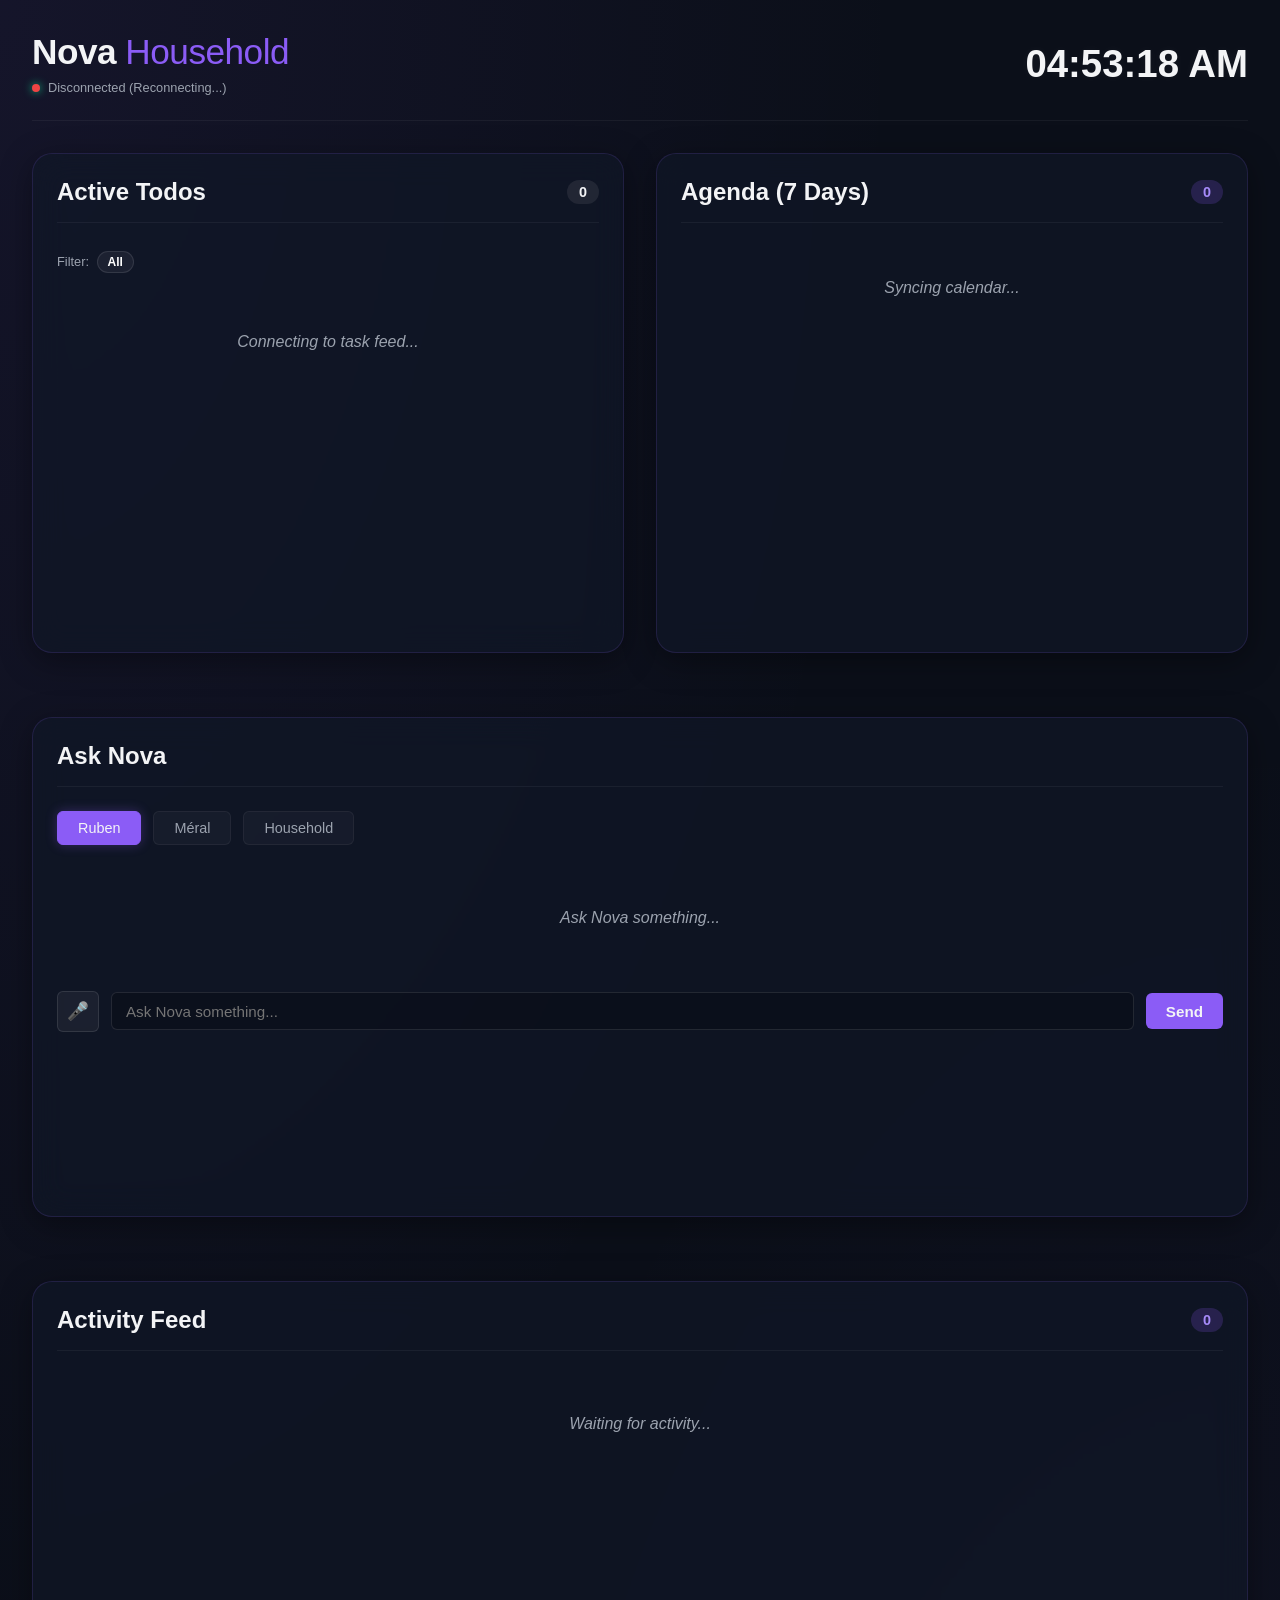
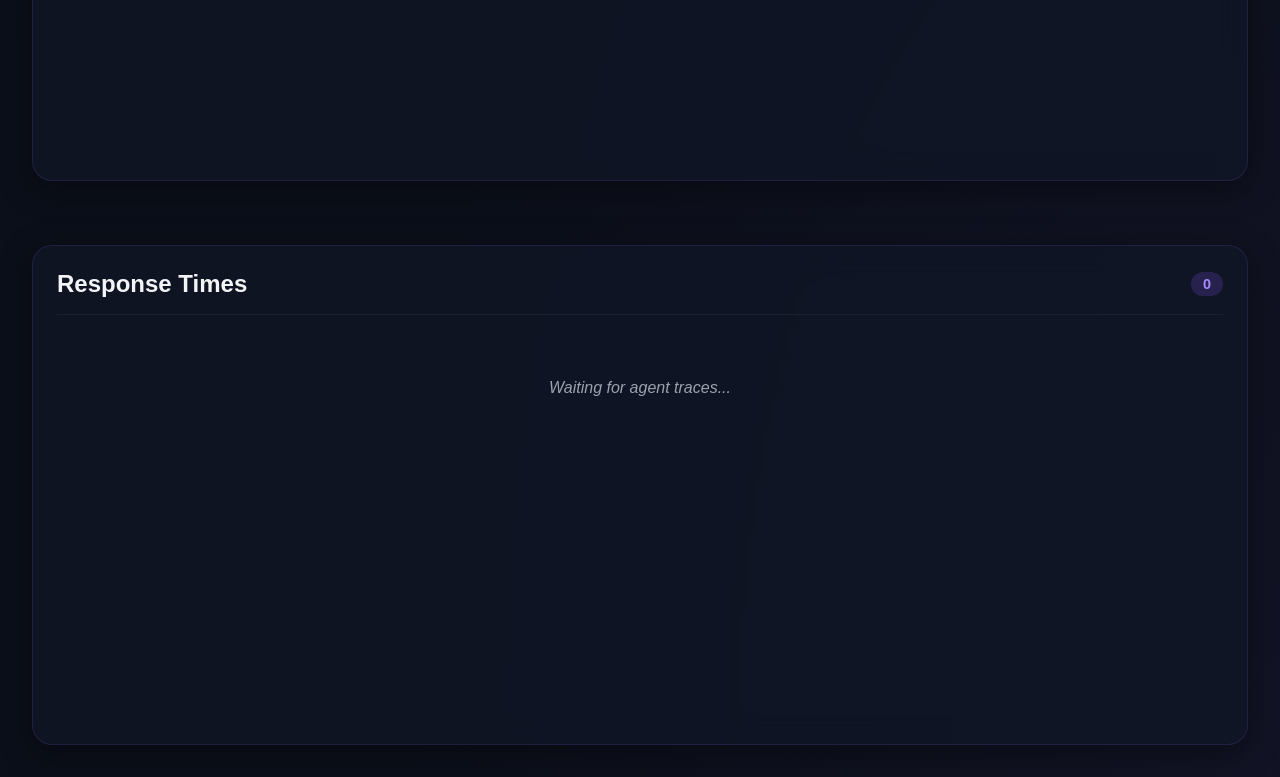
==== commit 40a8b860: "feat: add response time monitoring panel and chat timing breakdown - Add Response Times panel to das" ====
--- a/services/nova-core/static/index.html
+++ b/services/nova-core/static/index.html
@@ -175,6 +175,7 @@
             <div class="chat-reply-area" id="chat-reply-area">
                 <div class="placeholder-loader" id="chat-empty">Ask Nova something...</div>
             </div>
+            <div class="chat-loading hidden" id="chat-loading-indicator"></div>
             <div class="chat-input-row">
                 <button class="btn btn-mic" id="chat-btn-mic" type="button" title="Hold to speak" aria-label="Hold to speak to Nova" disabled>🎤</button>
                 <input type="text" id="chat-input" placeholder="Ask Nova something..." autocomplete="off" />
@@ -235,6 +236,17 @@
                 </div>
             </div>
         </div>
+
+        <!-- Traces Panel: Phase 1 — Response Time Monitoring -->
+        <section class="dashboard-card glass-panel traces-panel" id="traces-panel">
+            <div class="card-header">
+                <h2>Response Times</h2>
+                <span class="badge badge-accent" id="traces-count">0</span>
+            </div>
+            <div class="traces-content" id="traces-content">
+                <div class="placeholder-loader">Waiting for agent traces...</div>
+            </div>
+        </section>
 
         <!-- Telegram Linking Modal -->
         <div id="link-telegram-modal" class="modal-overlay hidden">
--- a/services/nova-core/static/style.css
+++ b/services/nova-core/static/style.css
@@ -789,6 +789,12 @@
     font-size: 0.8rem;
 }
 
+.status-pending {
+    color: var(--accent-color);
+    font-weight: 600;
+    font-size: 0.8rem;
+}
+
 /* Scrollbar styling for audit feed */
 .audit-feed::-webkit-scrollbar {
     width: 4px;
@@ -1346,6 +1352,219 @@
 
 /* --- End Phase 45 --- */
 
+/* Traces Panel: Response Time Monitoring */
+.traces-panel {
+    margin-top: 2rem;
+    grid-column: span 2;
+}
+
+@media (max-width: 1024px) {
+    .traces-panel {
+        grid-column: span 1;
+    }
+}
+
+.traces-content {
+    max-height: 400px;
+    overflow-y: auto;
+    padding: 0.5rem 0;
+}
+
+.traces-table {
+    width: 100%;
+    border-collapse: collapse;
+    font-size: 0.85rem;
+}
+
+.traces-table thead th {
+    text-align: left;
+    padding: 0.5rem 0.75rem;
+    color: var(--text-secondary);
+    font-weight: 600;
+    font-size: 0.78rem;
+    text-transform: uppercase;
+    letter-spacing: 0.05em;
+    border-bottom: 1px solid rgba(255, 255, 255, 0.05);
+    position: sticky;
+    top: 0;
+    background: var(--panel-bg);
+    backdrop-filter: blur(16px);
+}
+
+.traces-table tbody tr.trace-turn {
+    border-bottom: 1px solid rgba(255, 255, 255, 0.03);
+    cursor: pointer;
+    transition: background-color 0.15s ease;
+}
+
+.traces-table tbody tr.trace-turn:hover {
+    background: rgba(139, 92, 246, 0.05);
+}
+
+.traces-table td {
+    padding: 0.5rem 0.75rem;
+    vertical-align: middle;
+}
+
+.trace-time {
+    color: var(--text-secondary);
+    font-size: 0.78rem;
+    white-space: nowrap;
+    font-family: monospace;
+}
+
+.trace-user {
+    font-weight: 600;
+    color: var(--accent-light);
+}
+
+.trace-total {
+    font-weight: 600;
+    font-family: monospace;
+}
+
+.trace-iters {
+    color: var(--text-secondary);
+    font-family: monospace;
+}
+
+.trace-toggle {
+    text-align: center;
+    color: var(--text-secondary);
+    font-size: 0.8rem;
+}
+
+.trace-turn.trace-stuck {
+    border-left: 3px solid #f59e0b;
+}
+
+.trace-turn.trace-error {
+    border-left: 3px solid var(--warning-color);
+}
+
+.trace-detail-row td {
+    padding: 0 0.75rem 1rem;
+}
+
+.trace-detail-inner {
+    background: rgba(255, 255, 255, 0.02);
+    border: 1px solid rgba(255, 255, 255, 0.05);
+    border-radius: 8px;
+    padding: 0.75rem;
+}
+
+.trace-summary {
+    font-size: 0.8rem;
+    color: var(--text-secondary);
+    margin-bottom: 0.5rem;
+}
+
+.trace-iter-table {
+    width: 100%;
+    border-collapse: collapse;
+    font-size: 0.82rem;
+}
+
+.trace-iter-table thead th {
+    text-align: left;
+    padding: 0.3rem 0.5rem;
+    color: var(--text-secondary);
+    font-weight: 600;
+    font-size: 0.75rem;
+    text-transform: uppercase;
+    letter-spacing: 0.05em;
+    border-bottom: 1px solid rgba(255, 255, 255, 0.05);
+}
+
+.trace-iter-table tbody tr {
+    border-bottom: 1px solid rgba(255, 255, 255, 0.03);
+}
+
+.trace-iter-table td {
+    padding: 0.3rem 0.5rem;
+}
+
+.timing-num {
+    font-family: monospace;
+    text-align: right;
+}
+
+.timing-num.timing-slow {
+    color: #f59e0b;
+    font-weight: 600;
+}
+
+/* Traces scrollbar */
+.traces-content::-webkit-scrollbar {
+    width: 4px;
+}
+
+.traces-content::-webkit-scrollbar-track {
+    background: transparent;
+}
+
+.traces-content::-webkit-scrollbar-thumb {
+    background: rgba(255, 255, 255, 0.1);
+    border-radius: 2px;
+}
+
+/* Chat timing breakdown */
+.chat-timing {
+    font-size: 0.72rem;
+    color: var(--text-secondary);
+    margin-top: 0.4rem;
+    line-height: 1.6;
+}
+
+.chat-timing-breakdown {
+    cursor: pointer;
+    color: var(--accent-light);
+    text-decoration: underline dotted;
+}
+
+.chat-timing-breakdown:hover {
+    color: var(--accent-color);
+}
+
+.chat-timing-detail {
+    display: none;
+    margin-top: 0.3rem;
+    padding: 0.4rem;
+    background: rgba(0, 0, 0, 0.15);
+    border-radius: 6px;
+}
+
+.chat-timing-breakdown.expanded + .chat-timing-detail,
+.chat-timing-detail.expanded {
+    display: block;
+}
+
+.timing-row {
+    display: flex;
+    gap: 0.6rem;
+    font-size: 0.72rem;
+    font-family: monospace;
+}
+
+.timing-step {
+    color: var(--text-secondary);
+    min-width: 1.5em;
+}
+
+.timing-llm {
+    color: var(--accent-light);
+    min-width: 5em;
+}
+
+.timing-tool {
+    color: var(--success-color);
+    min-width: 5em;
+}
+
+.timing-tokens {
+    color: var(--text-secondary);
+}
+
 /* Phase 40 — Admin panel styles (append-only block, do not modify above) */
 .admin-service-grid {
     display: grid;
@@ -1666,3 +1885,32 @@
     to { transform: rotate(360deg); }
 }
 
+/* GPU stats sub-panel */
+.gpu-stats {
+    margin-top: 0.5rem;
+    padding-top: 0.5rem;
+    border-top: 1px solid rgba(255, 255, 255, 0.06);
+    display: flex;
+    flex-direction: column;
+    gap: 0.2rem;
+}
+
+.gpu-stats.hidden {
+    display: none;
+}
+
+.gpu-stat-row {
+    display: flex;
+    justify-content: space-between;
+    font-size: 0.78rem;
+}
+
+.gpu-stat-label {
+    color: var(--text-secondary);
+}
+
+.gpu-stat-value {
+    color: var(--text-primary);
+    font-weight: 500;
+}
+
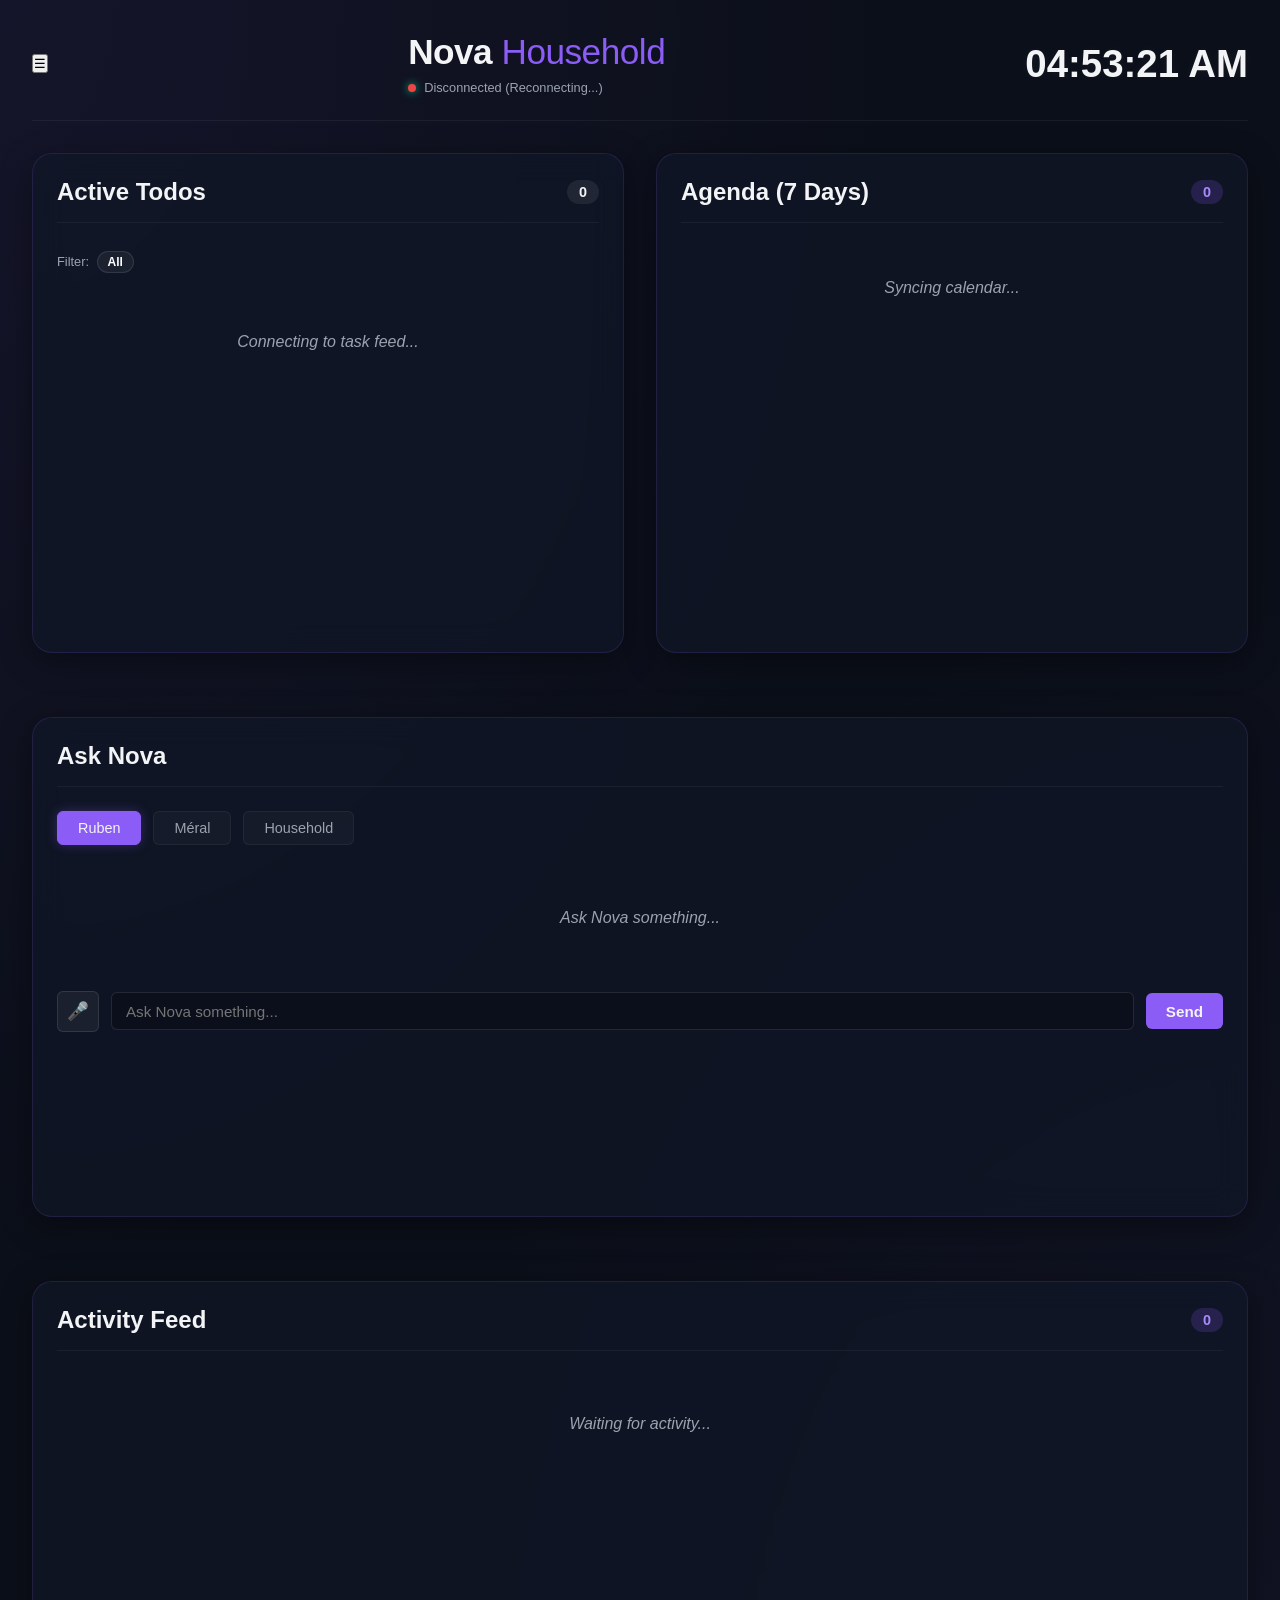
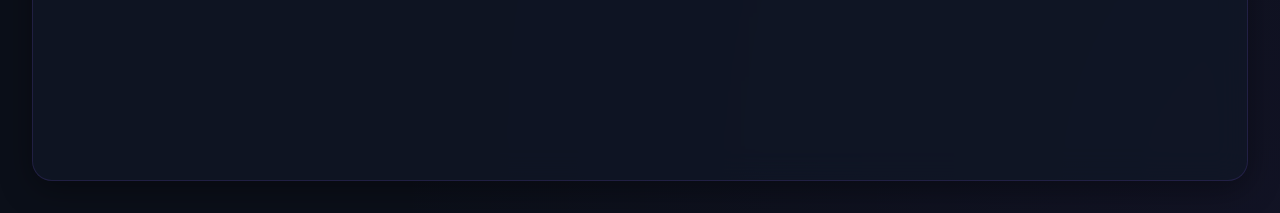
==== commit 80022ae2: "feat(hamburger-menu-navigation-01): add hamburger button, backdrop, and nav menu HTML - Added #btn-h" ====
--- a/services/nova-core/static/index.html
+++ b/services/nova-core/static/index.html
@@ -8,8 +8,41 @@
     <link href="https://fonts.googleapis.com/css2?family=Outfit:wght@300;400;600;800&family=Plus+Jakarta+Sans:wght@300;400;500;700&display=swap" rel="stylesheet">
 </head>
 <body>
+    <div id="nav-backdrop" class="nav-backdrop hidden"></div>
+    <nav id="nav-menu" class="nav-menu hidden" role="navigation" aria-label="Main navigation">
+        <div class="nav-menu-inner">
+            <div class="nav-header">Nova</div>
+
+            <!-- PAGES -->
+            <div class="nav-section-label">Pages</div>
+            <div class="nav-divider"></div>
+            <a href="/dashboard" class="nav-item active" data-nav-type="page">🏠 Dashboard</a>
+            <a href="/admin" class="nav-item" data-nav-type="page">⚙ Admin Panel</a>
+
+            <!-- SECTIONS -->
+            <div class="nav-section-label">Sections</div>
+            <div class="nav-divider"></div>
+            <button class="nav-item" data-nav-type="scroll" data-scroll-to="tasks-panel">✓ Active Todos</button>
+            <button class="nav-item" data-nav-type="scroll" data-scroll-to="events-panel">📅 Agenda</button>
+            <button class="nav-item" data-nav-type="scroll" data-scroll-to="chat-panel">💬 Ask Nova</button>
+            <button class="nav-item" data-nav-type="scroll" data-scroll-to="audit-panel">📋 Activity Feed</button>
+            <button class="nav-item" data-nav-type="scroll" data-scroll-to="traces-panel">⏱ Response Times</button>
+
+            <!-- SETTINGS -->
+            <div class="nav-section-label">Settings</div>
+            <div class="nav-divider"></div>
+            <button class="nav-item" data-nav-type="modal" data-modal-id="settings-modal">🔗 Identity & Settings</button>
+
+            <!-- LINKS -->
+            <div class="nav-section-label">Links</div>
+            <div class="nav-divider"></div>
+            <a href="https://homeassistant.local:8123" class="nav-item nav-item-external" target="_blank" rel="noopener noreferrer" data-nav-type="external">🏠 Home Assistant ↗</a>
+            <a href="https://caldav.local" class="nav-item nav-item-external" target="_blank" rel="noopener noreferrer" data-nav-type="external">📅 CalDAV Calendar ↗</a>
+        </div>
+    </nav>
     <div class="dashboard-container">
         <header class="dashboard-header">
+            <button id="btn-hamburger" class="btn-hamburger" aria-label="Open navigation menu" aria-expanded="false" title="Menu">☰</button>
             <div class="logo-area">
                 <h1>Nova <span>Household</span></h1>
                 <div class="status-indicator">
@@ -175,7 +208,6 @@
             <div class="chat-reply-area" id="chat-reply-area">
                 <div class="placeholder-loader" id="chat-empty">Ask Nova something...</div>
             </div>
-            <div class="chat-loading hidden" id="chat-loading-indicator"></div>
             <div class="chat-input-row">
                 <button class="btn btn-mic" id="chat-btn-mic" type="button" title="Hold to speak" aria-label="Hold to speak to Nova" disabled>🎤</button>
                 <input type="text" id="chat-input" placeholder="Ask Nova something..." autocomplete="off" />
@@ -236,17 +268,6 @@
                 </div>
             </div>
         </div>
-
-        <!-- Traces Panel: Phase 1 — Response Time Monitoring -->
-        <section class="dashboard-card glass-panel traces-panel" id="traces-panel">
-            <div class="card-header">
-                <h2>Response Times</h2>
-                <span class="badge badge-accent" id="traces-count">0</span>
-            </div>
-            <div class="traces-content" id="traces-content">
-                <div class="placeholder-loader">Waiting for agent traces...</div>
-            </div>
-        </section>
 
         <!-- Telegram Linking Modal -->
         <div id="link-telegram-modal" class="modal-overlay hidden">
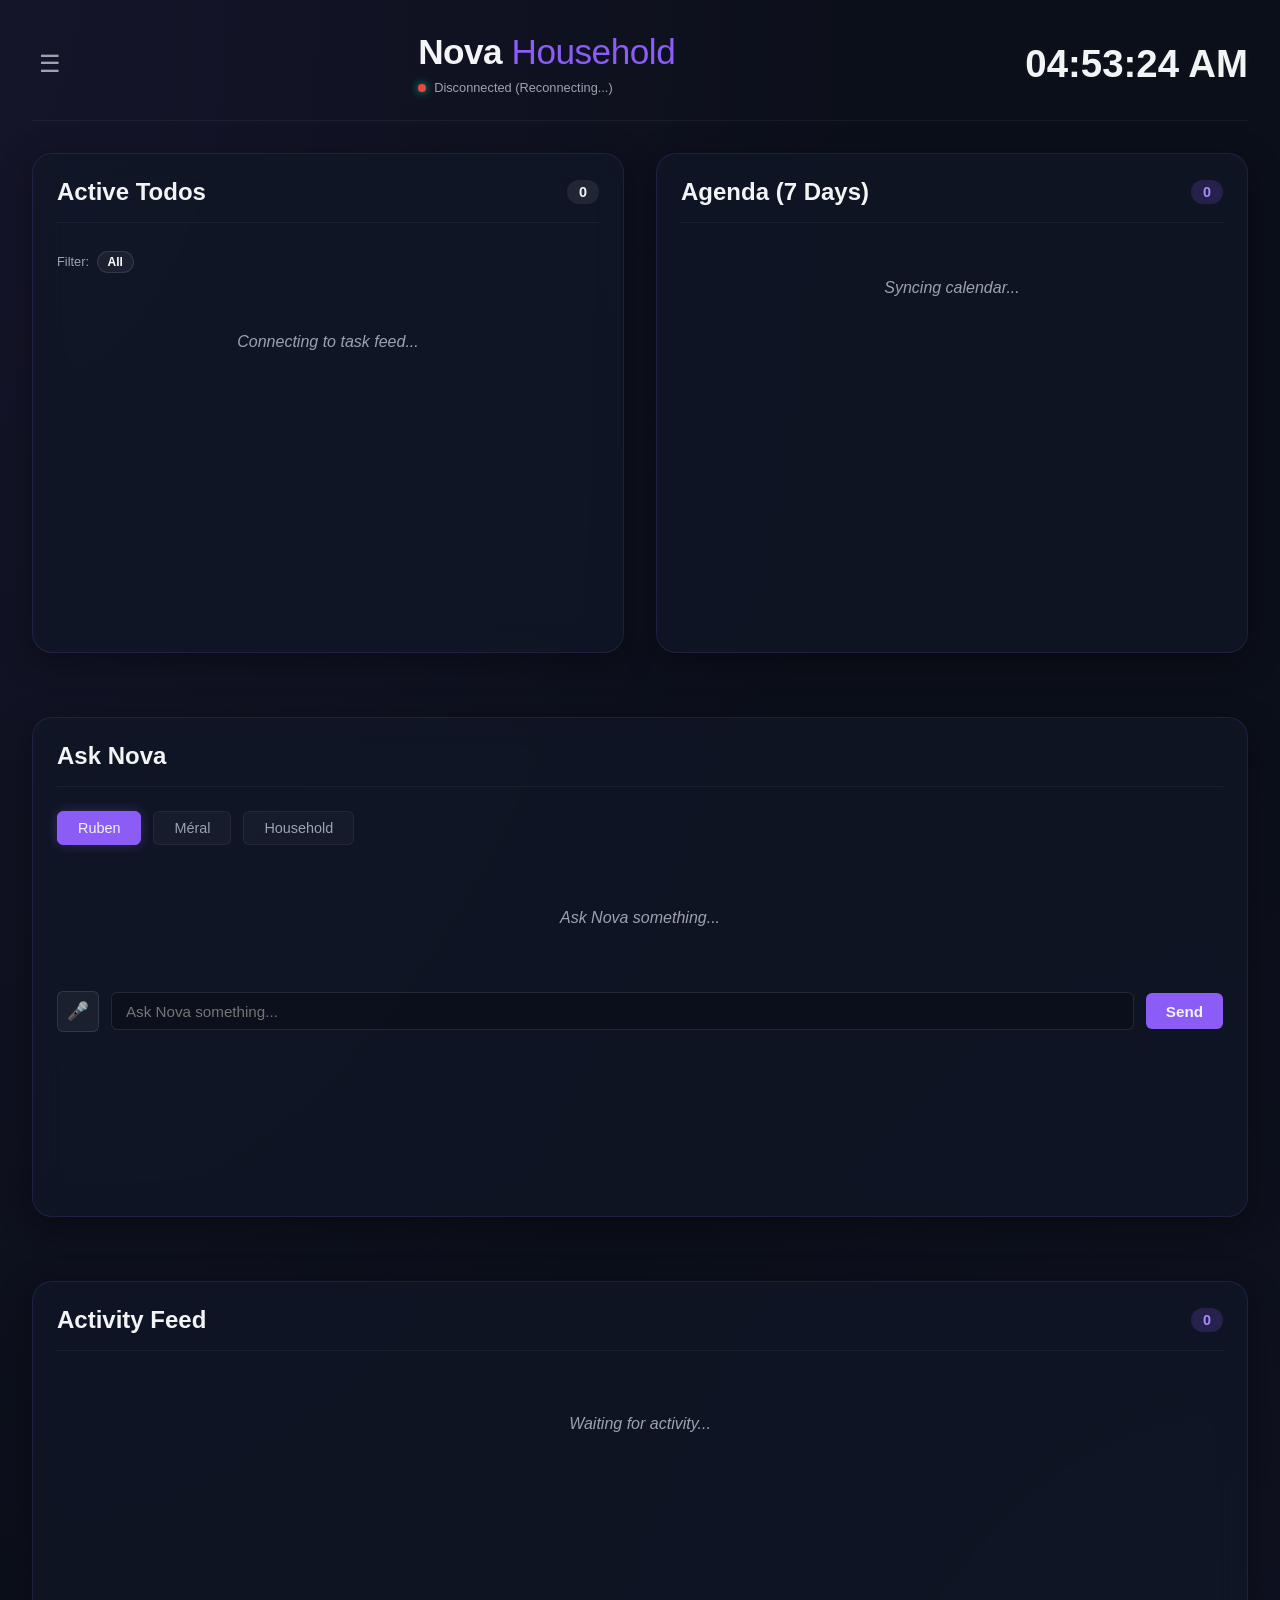
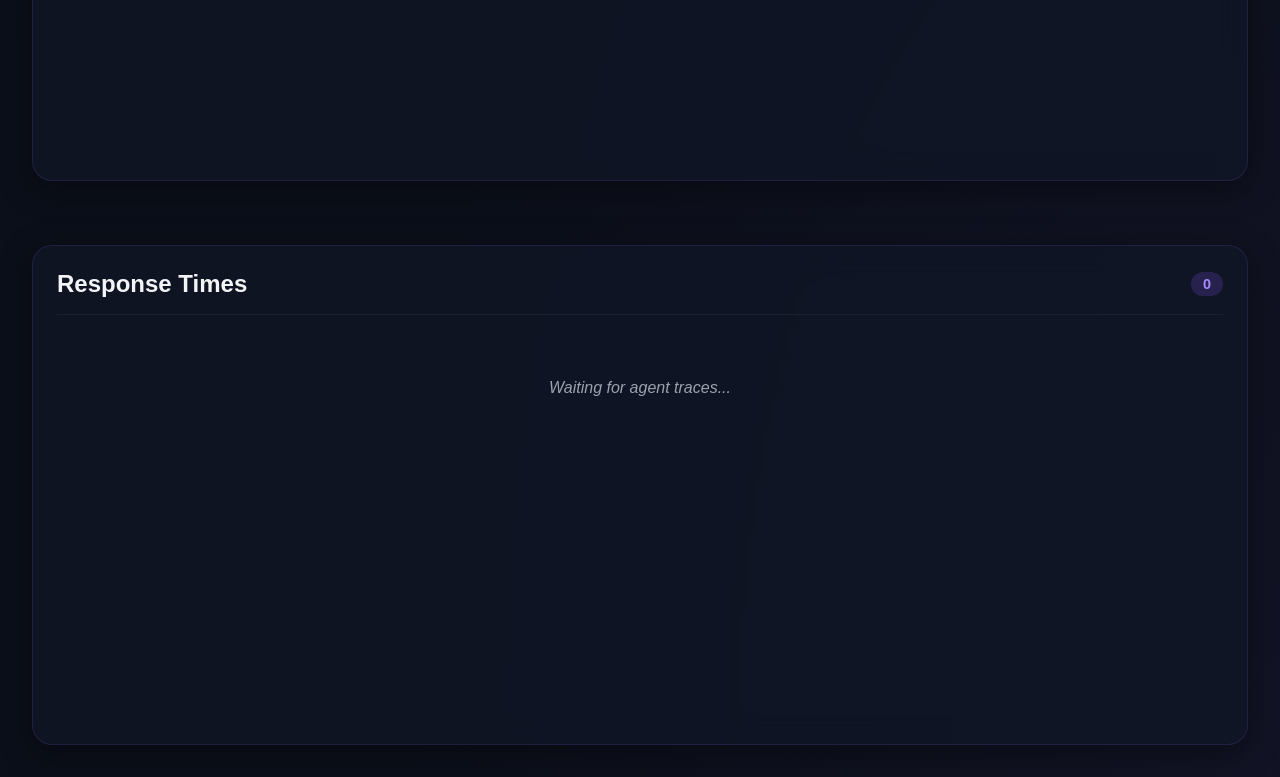
==== commit bb68df34: "Merge branch 'main' into hamburger-menu-nav" ====
--- a/services/nova-core/static/index.html
+++ b/services/nova-core/static/index.html
@@ -208,6 +208,7 @@
             <div class="chat-reply-area" id="chat-reply-area">
                 <div class="placeholder-loader" id="chat-empty">Ask Nova something...</div>
             </div>
+            <div class="chat-loading hidden" id="chat-loading-indicator"></div>
             <div class="chat-input-row">
                 <button class="btn btn-mic" id="chat-btn-mic" type="button" title="Hold to speak" aria-label="Hold to speak to Nova" disabled>🎤</button>
                 <input type="text" id="chat-input" placeholder="Ask Nova something..." autocomplete="off" />
@@ -268,6 +269,17 @@
                 </div>
             </div>
         </div>
+
+        <!-- Traces Panel: Phase 1 — Response Time Monitoring -->
+        <section class="dashboard-card glass-panel traces-panel" id="traces-panel">
+            <div class="card-header">
+                <h2>Response Times</h2>
+                <span class="badge badge-accent" id="traces-count">0</span>
+            </div>
+            <div class="traces-content" id="traces-content">
+                <div class="placeholder-loader">Waiting for agent traces...</div>
+            </div>
+        </section>
 
         <!-- Telegram Linking Modal -->
         <div id="link-telegram-modal" class="modal-overlay hidden">
--- a/services/nova-core/static/style.css
+++ b/services/nova-core/static/style.css
@@ -1914,3 +1914,198 @@
     font-weight: 500;
 }
 
+/* Hamburger Menu Navigation */
+
+.btn-hamburger {
+    background: none;
+    border: none;
+    font-size: 1.5rem;
+    cursor: pointer;
+    color: var(--text-secondary);
+    padding: 0.25rem;
+    border-radius: 6px;
+    transition: color 0.2s, background 0.2s, transform 0.1s;
+    line-height: 1;
+    width: 36px;
+    height: 36px;
+    display: inline-flex;
+    align-items: center;
+    justify-content: center;
+    flex-shrink: 0;
+}
+
+.btn-hamburger:hover {
+    color: var(--accent-color);
+    background: rgba(255, 255, 255, 0.05);
+}
+
+.btn-hamburger:active {
+    transform: scale(0.95);
+}
+
+@media (max-width: 600px) {
+    .btn-hamburger {
+        width: 44px;
+        height: 44px;
+        font-size: 1.6rem;
+    }
+}
+
+.nav-backdrop {
+    position: fixed;
+    inset: 0;
+    z-index: 900;
+    background: rgba(0, 0, 0, 0.5);
+    opacity: 0;
+    transition: opacity 200ms ease;
+    pointer-events: none;
+}
+
+.nav-backdrop.visible {
+    opacity: 1;
+    pointer-events: auto;
+}
+
+.nav-menu {
+    position: fixed;
+    top: 0;
+    left: 0;
+    bottom: 0;
+    width: 280px;
+    max-width: 90vw;
+    z-index: 950;
+    background: rgba(17, 24, 39, 0.95);
+    border-right: 1px solid rgba(139, 92, 246, 0.15);
+    transform: translateX(-100%);
+    transition: transform 250ms cubic-bezier(0.16, 1, 0.3, 1);
+    display: flex;
+    flex-direction: column;
+    overflow-y: auto;
+}
+
+.nav-menu.visible {
+    transform: translateX(0);
+}
+
+@media (max-width: 1024px) {
+    .nav-menu {
+        max-width: 85vw;
+    }
+}
+
+@media (max-width: 600px) {
+    .nav-menu {
+        width: 100vw;
+        max-width: 100vw;
+    }
+}
+
+.nav-menu-inner {
+    display: flex;
+    flex-direction: column;
+    padding: 1.5rem 0;
+    gap: 0;
+    flex: 1;
+}
+
+.nav-header {
+    font-size: 1.2rem;
+    font-weight: 700;
+    color: var(--text-primary);
+    padding: 0 1.5rem 1rem;
+    border-bottom: 1px solid rgba(255, 255, 255, 0.05);
+    margin-bottom: 0.5rem;
+}
+
+.nav-section-label {
+    font-size: 11px;
+    font-weight: 500;
+    color: var(--text-secondary);
+    text-transform: uppercase;
+    letter-spacing: 0.05em;
+    padding: 0.75rem 1.5rem 0.25rem;
+    line-height: 1.2;
+}
+
+.nav-divider {
+    height: 1px;
+    background: rgba(255, 255, 255, 0.06);
+    margin: 0.25rem 1.5rem 0.25rem;
+}
+
+.nav-item {
+    display: flex;
+    align-items: center;
+    gap: 0.75rem;
+    padding: 0.5rem 1.5rem;
+    font-size: 14px;
+    font-weight: 500;
+    color: var(--text-primary);
+    text-decoration: none;
+    background: transparent;
+    border: none;
+    border-left: 3px solid transparent;
+    cursor: pointer;
+    font-family: inherit;
+    line-height: 1.4;
+    text-align: left;
+    width: 100%;
+    transition: background-color 150ms ease, border-color 150ms ease;
+    min-height: 44px;
+}
+
+.nav-item:hover {
+    background: rgba(255, 255, 255, 0.05);
+}
+
+.nav-item:active {
+    transform: scale(0.98);
+}
+
+.nav-item:focus {
+    outline: 2px solid var(--accent-color);
+    outline-offset: -2px;
+}
+
+.nav-item.active {
+    background: rgba(139, 92, 246, 0.1);
+    border-left-color: var(--accent-color);
+    color: var(--text-primary);
+}
+
+.nav-item.active .nav-item-icon {
+    color: var(--accent-color);
+}
+
+.nav-item-external {
+    color: var(--text-secondary);
+}
+
+.nav-item-external:hover {
+    color: var(--accent-light);
+}
+
+.nav-item-back {
+    color: var(--accent-light);
+    font-size: 13px;
+    margin-bottom: 0.25rem;
+}
+
+.nav-item-back:hover {
+    color: var(--accent-color);
+}
+
+/* Scrollable menu content */
+.nav-menu::-webkit-scrollbar {
+    width: 4px;
+}
+
+.nav-menu::-webkit-scrollbar-track {
+    background: transparent;
+}
+
+.nav-menu::-webkit-scrollbar-thumb {
+    background: rgba(255, 255, 255, 0.1);
+    border-radius: 2px;
+}
+
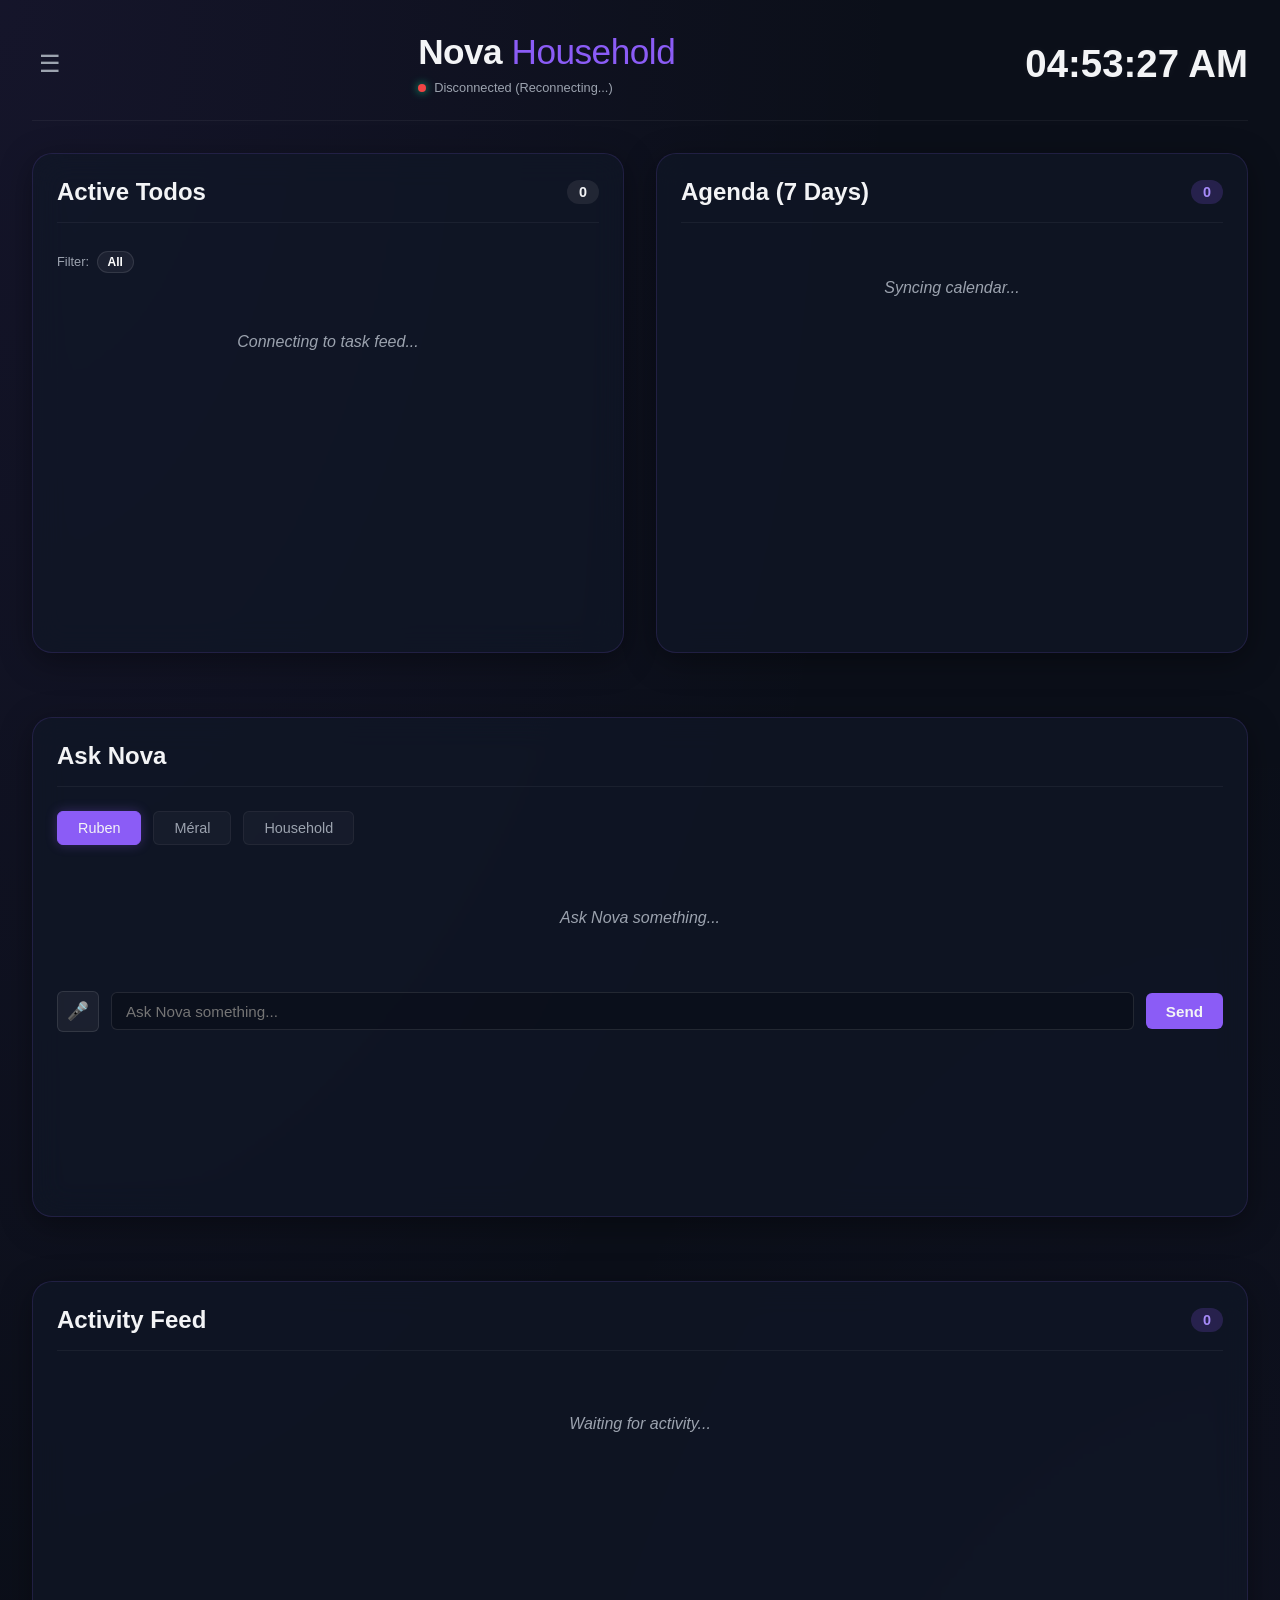
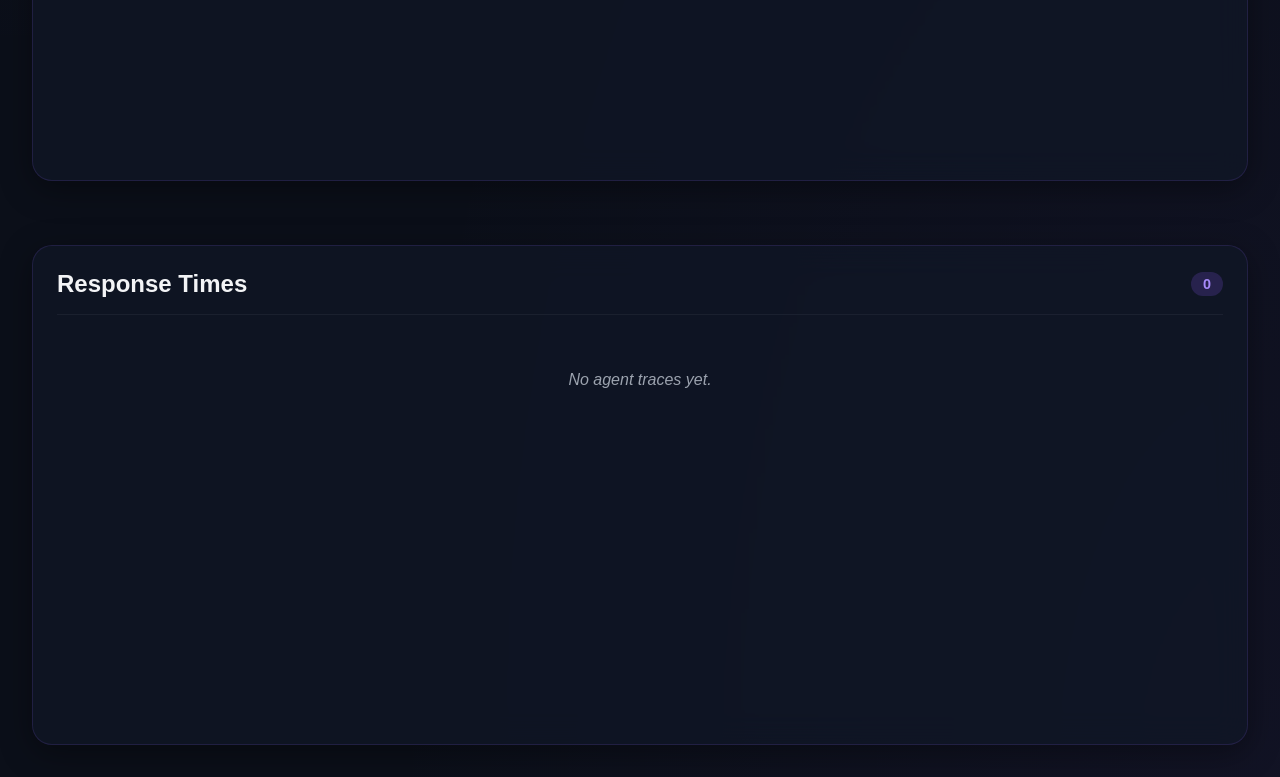
==== commit f8c79752: "feat: implement response time dashboard and trace tracking for agent activity" ====
--- a/services/nova-core/static/index.html
+++ b/services/nova-core/static/index.html
@@ -208,7 +208,6 @@
             <div class="chat-reply-area" id="chat-reply-area">
                 <div class="placeholder-loader" id="chat-empty">Ask Nova something...</div>
             </div>
-            <div class="chat-loading hidden" id="chat-loading-indicator"></div>
             <div class="chat-input-row">
                 <button class="btn btn-mic" id="chat-btn-mic" type="button" title="Hold to speak" aria-label="Hold to speak to Nova" disabled>🎤</button>
                 <input type="text" id="chat-input" placeholder="Ask Nova something..." autocomplete="off" />
@@ -225,6 +224,17 @@
             </div>
             <div class="audit-feed" id="audit-content">
                 <div class="placeholder-loader">Waiting for activity...</div>
+            </div>
+        </section>
+
+        <!-- Response Times Feed -->
+        <section class="dashboard-card glass-panel traces-panel" id="traces-panel" style="margin-top: 2rem;">
+            <div class="card-header">
+                <h2>Response Times</h2>
+                <span class="badge badge-accent" id="traces-count">0</span>
+            </div>
+            <div class="traces-feed" id="traces-content">
+                <div class="placeholder-loader">No agent traces yet.</div>
             </div>
         </section>
 
@@ -269,17 +279,6 @@
                 </div>
             </div>
         </div>
-
-        <!-- Traces Panel: Phase 1 — Response Time Monitoring -->
-        <section class="dashboard-card glass-panel traces-panel" id="traces-panel">
-            <div class="card-header">
-                <h2>Response Times</h2>
-                <span class="badge badge-accent" id="traces-count">0</span>
-            </div>
-            <div class="traces-content" id="traces-content">
-                <div class="placeholder-loader">Waiting for agent traces...</div>
-            </div>
-        </section>
 
         <!-- Telegram Linking Modal -->
         <div id="link-telegram-modal" class="modal-overlay hidden">
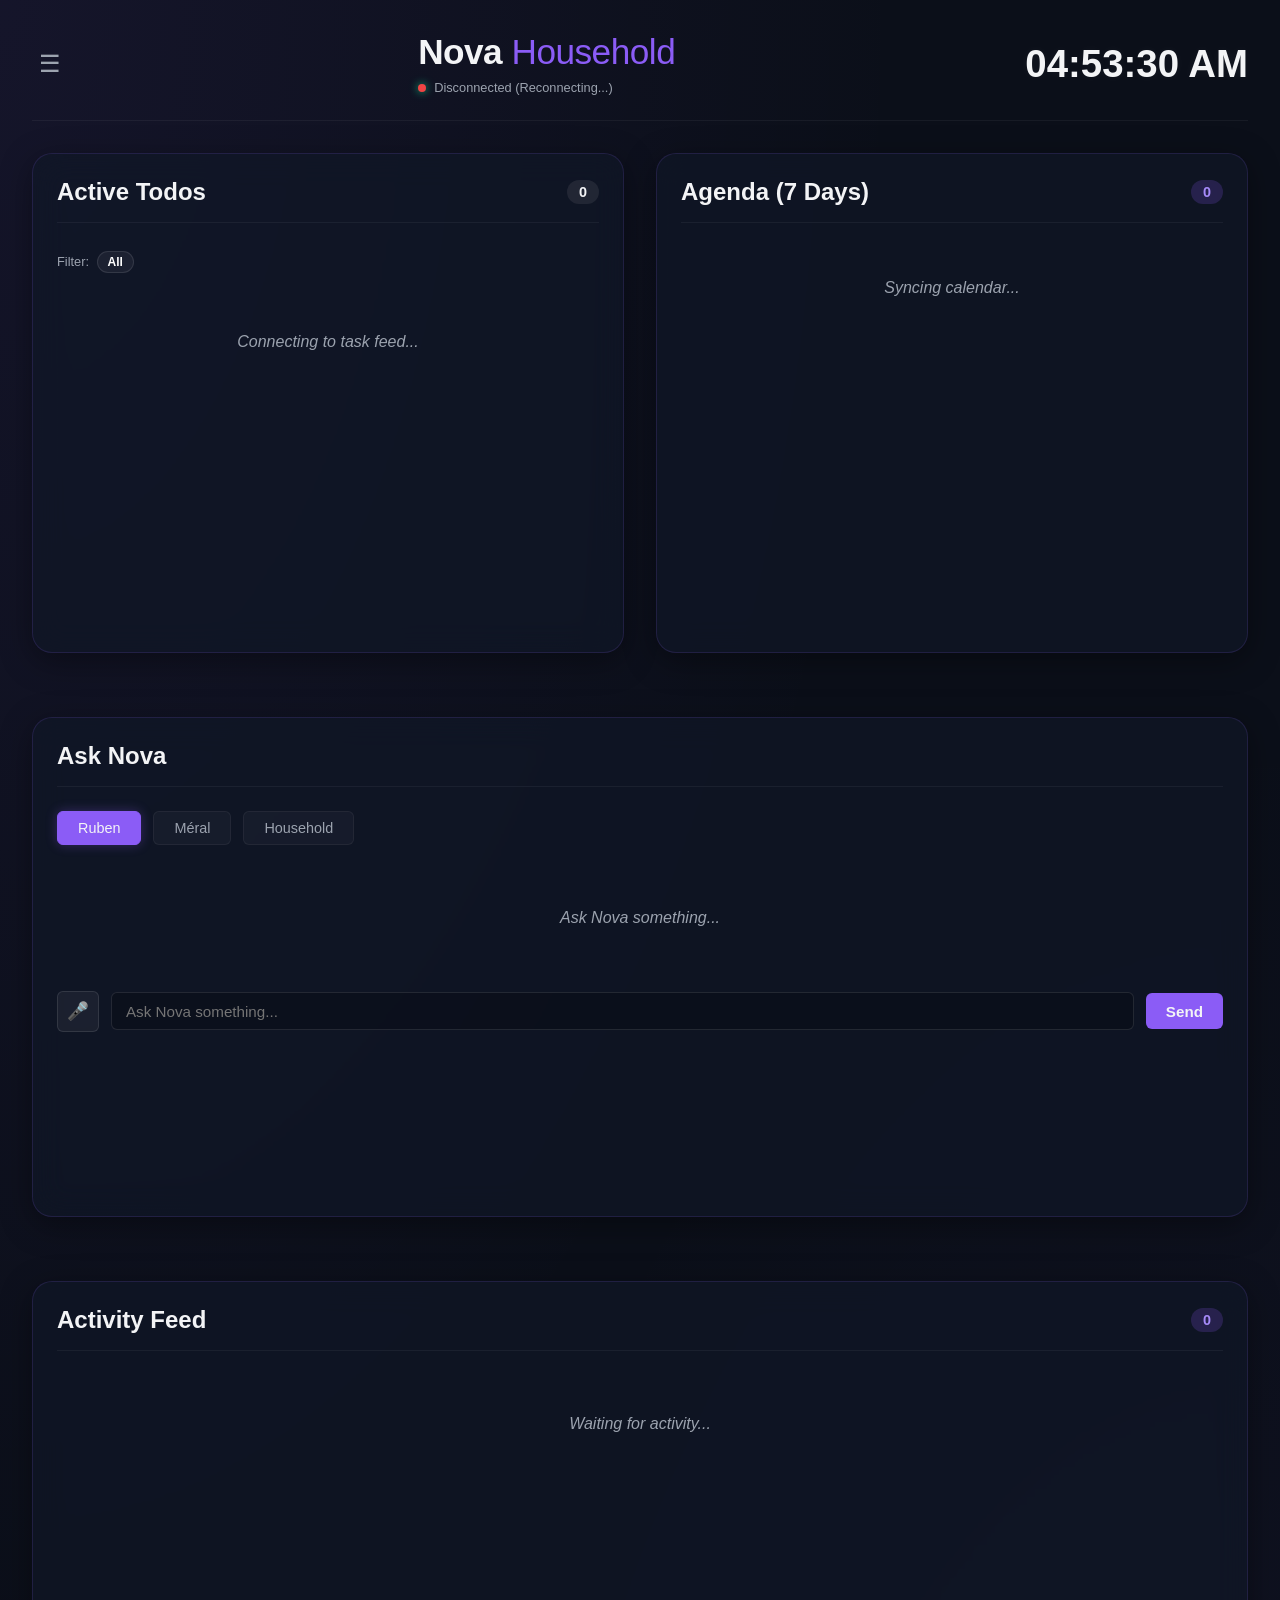
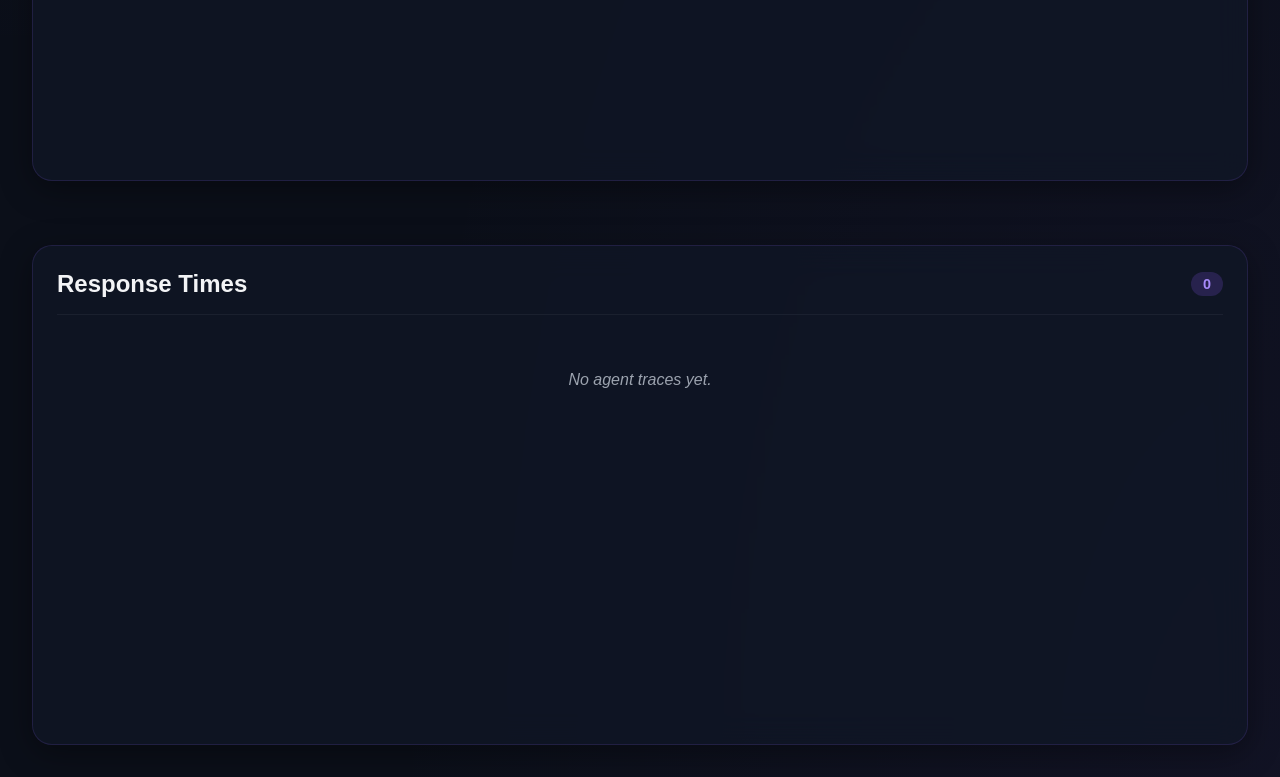
==== commit 2706037b: "Merge branch 'main' into hamburger-menu-nav — resolve conflicts in traces panel" ====
--- a/services/nova-core/static/index.html
+++ b/services/nova-core/static/index.html
@@ -208,6 +208,7 @@
             <div class="chat-reply-area" id="chat-reply-area">
                 <div class="placeholder-loader" id="chat-empty">Ask Nova something...</div>
             </div>
+            <div class="chat-loading hidden" id="chat-loading-indicator"></div>
             <div class="chat-input-row">
                 <button class="btn btn-mic" id="chat-btn-mic" type="button" title="Hold to speak" aria-label="Hold to speak to Nova" disabled>🎤</button>
                 <input type="text" id="chat-input" placeholder="Ask Nova something..." autocomplete="off" />
